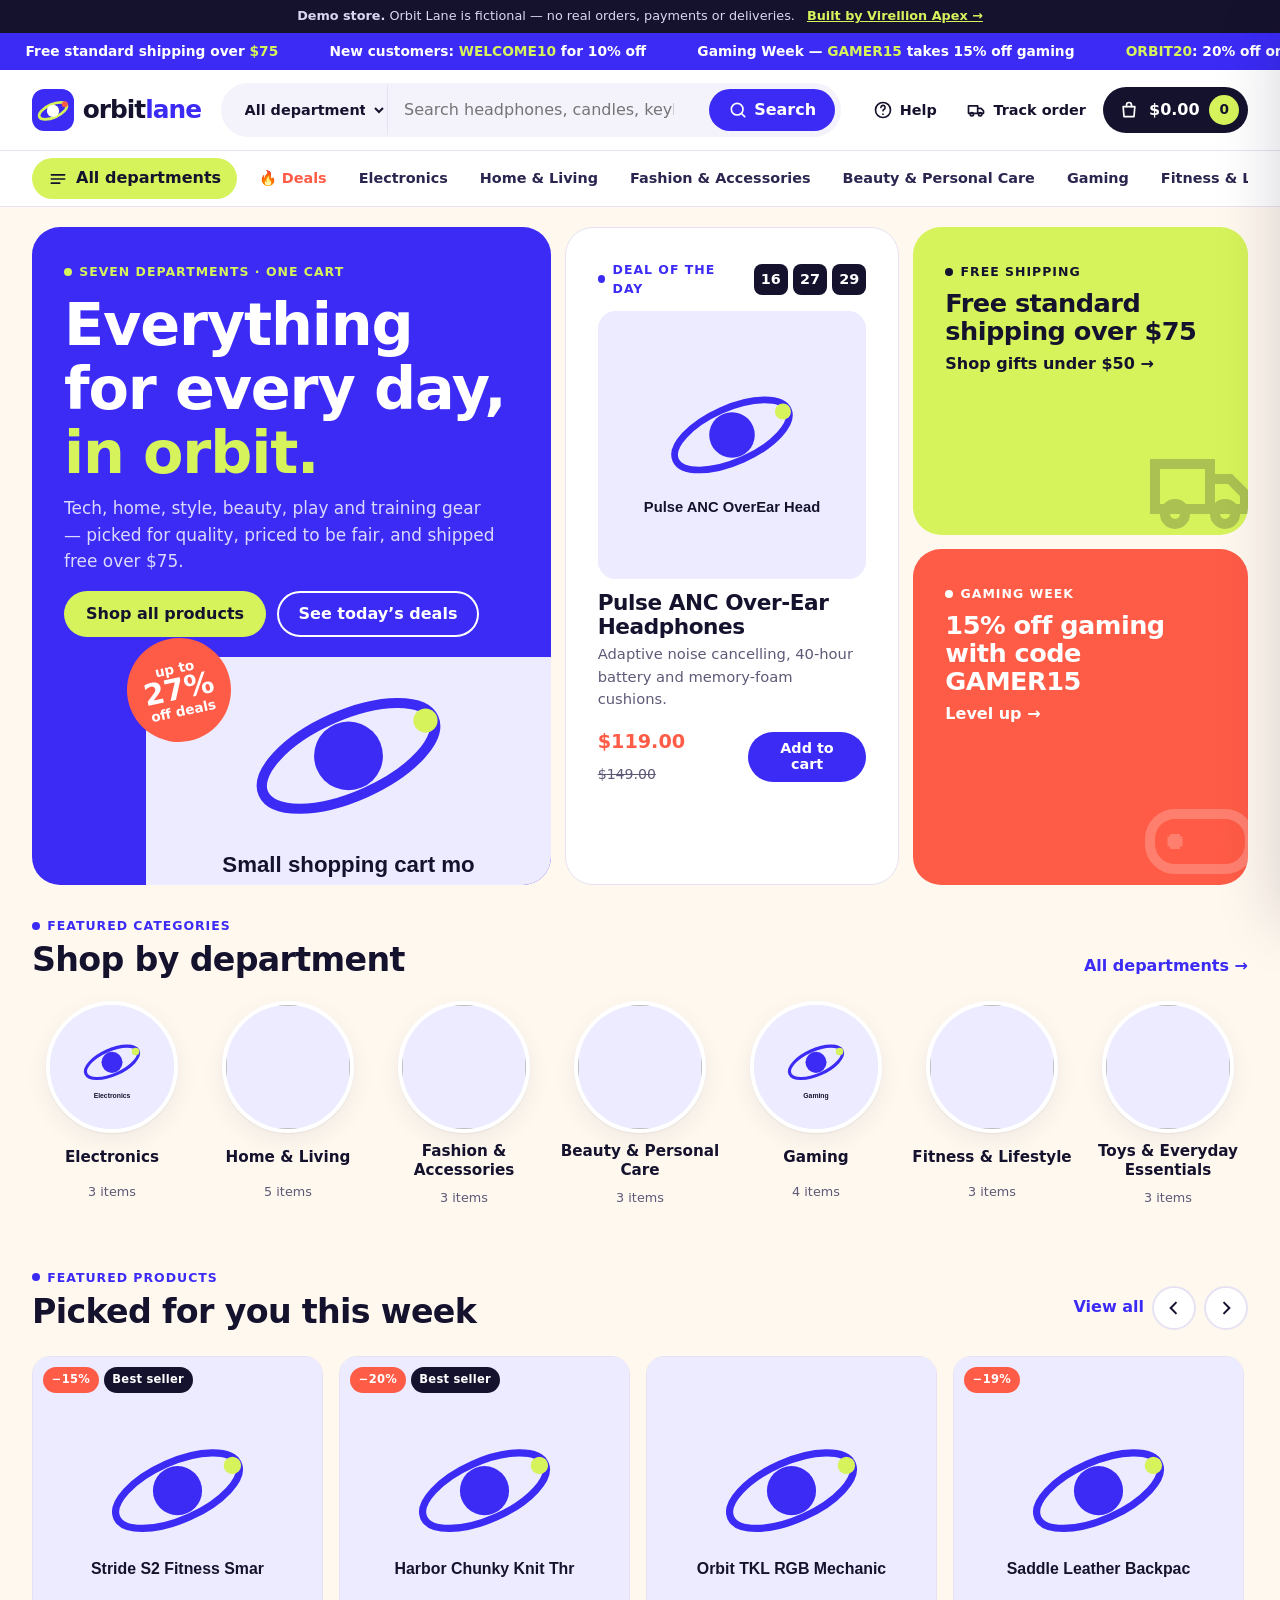
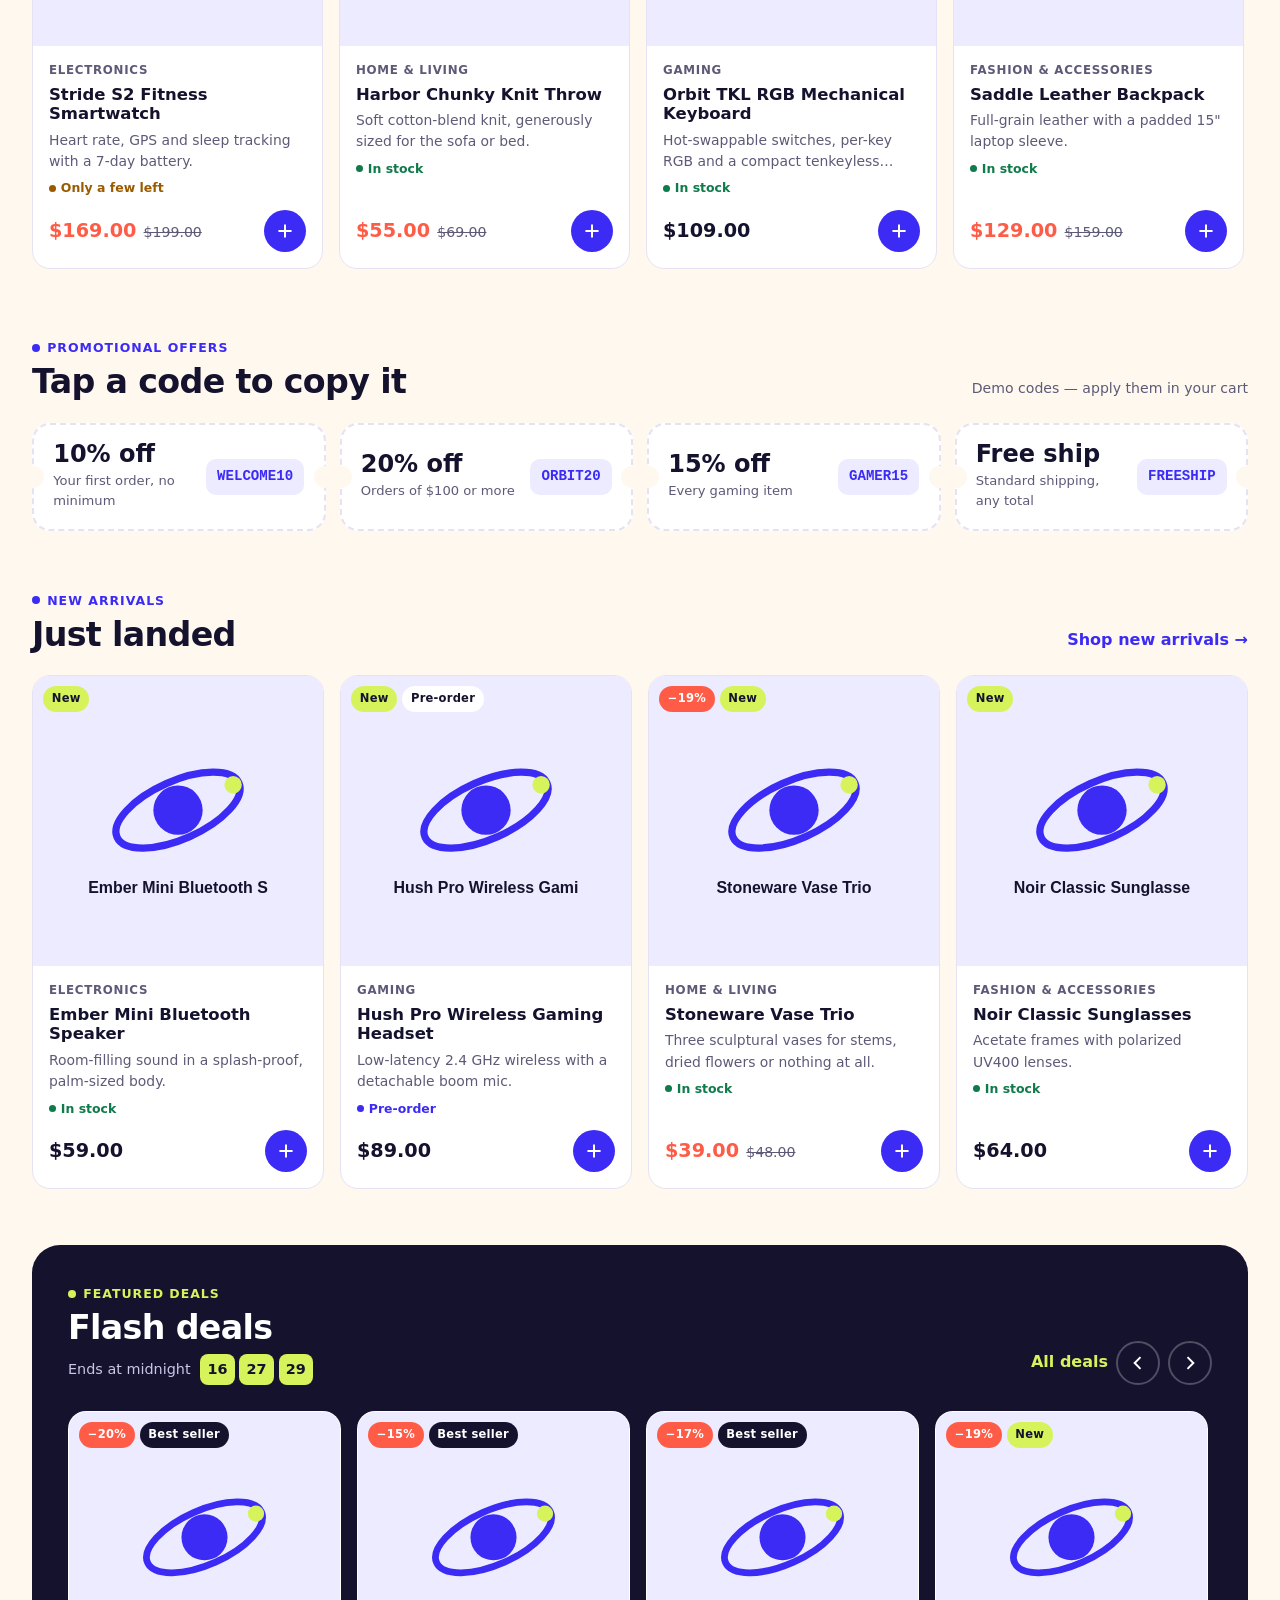
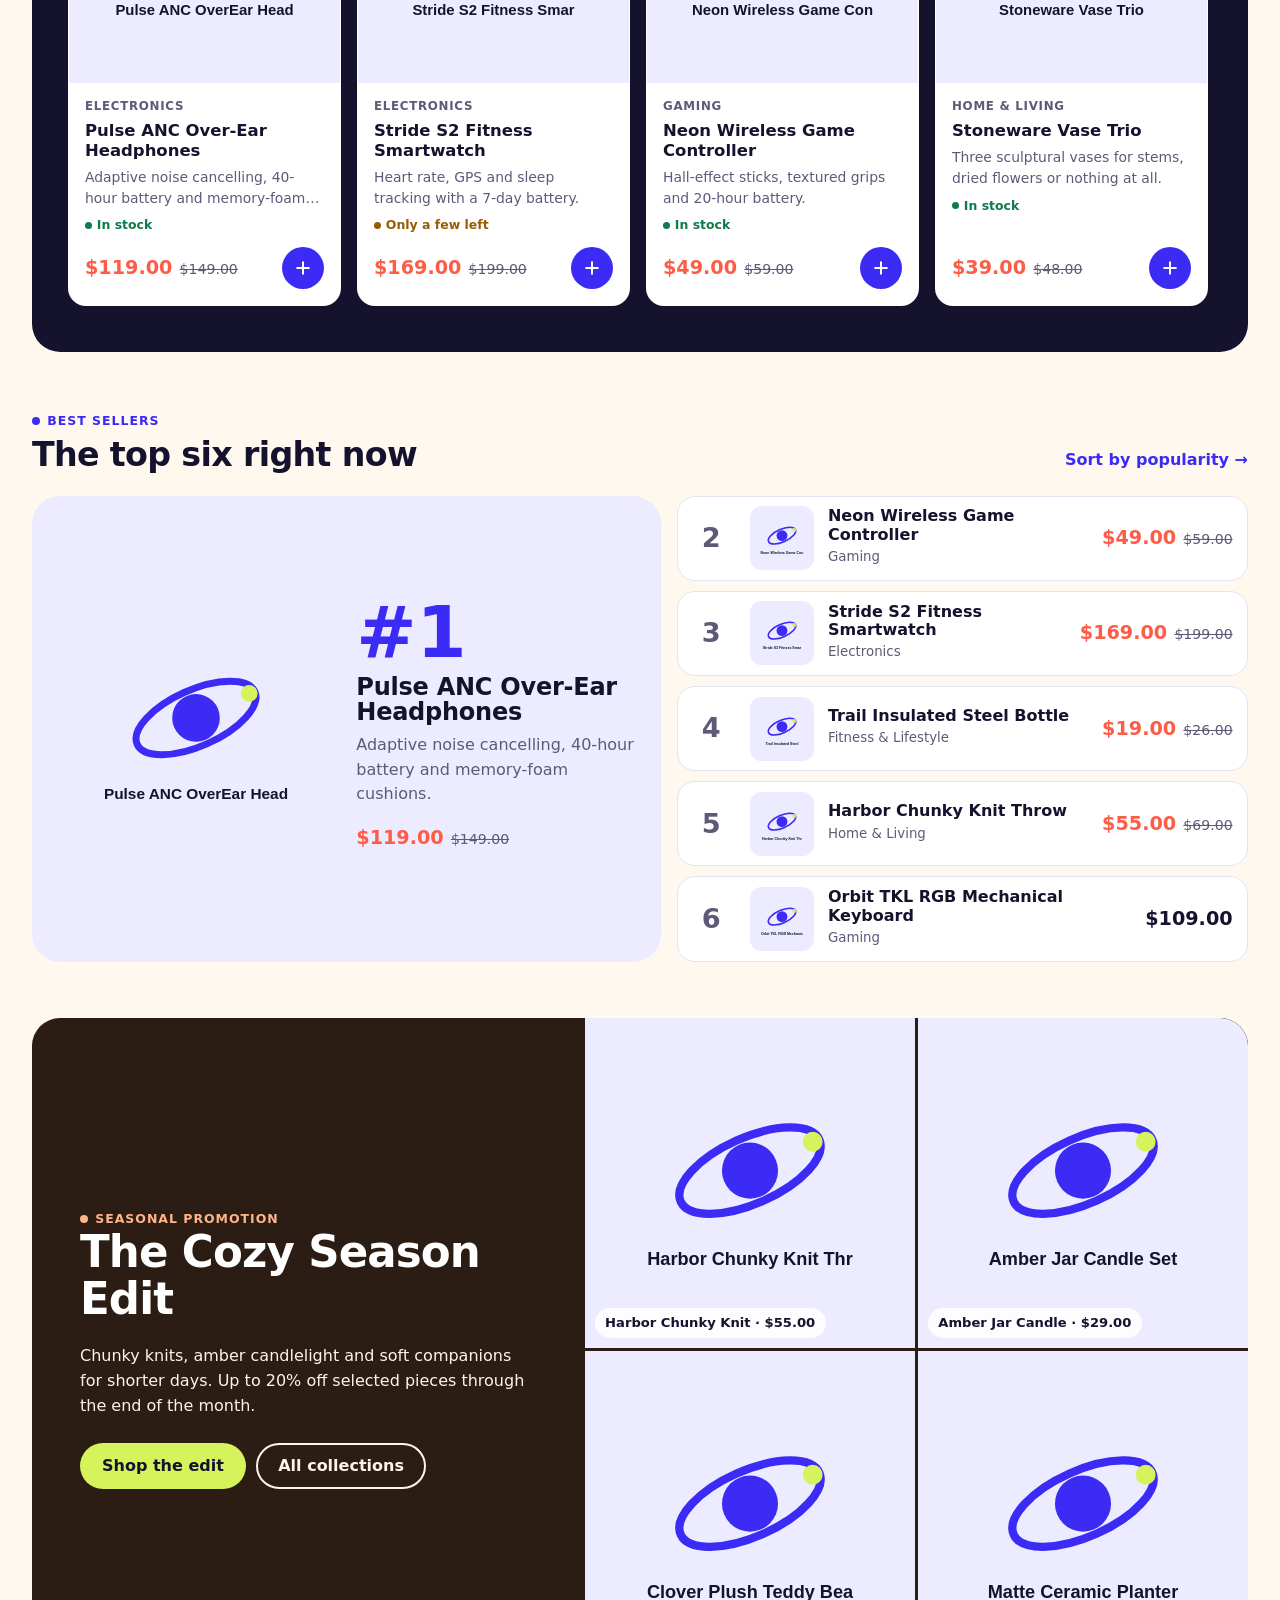
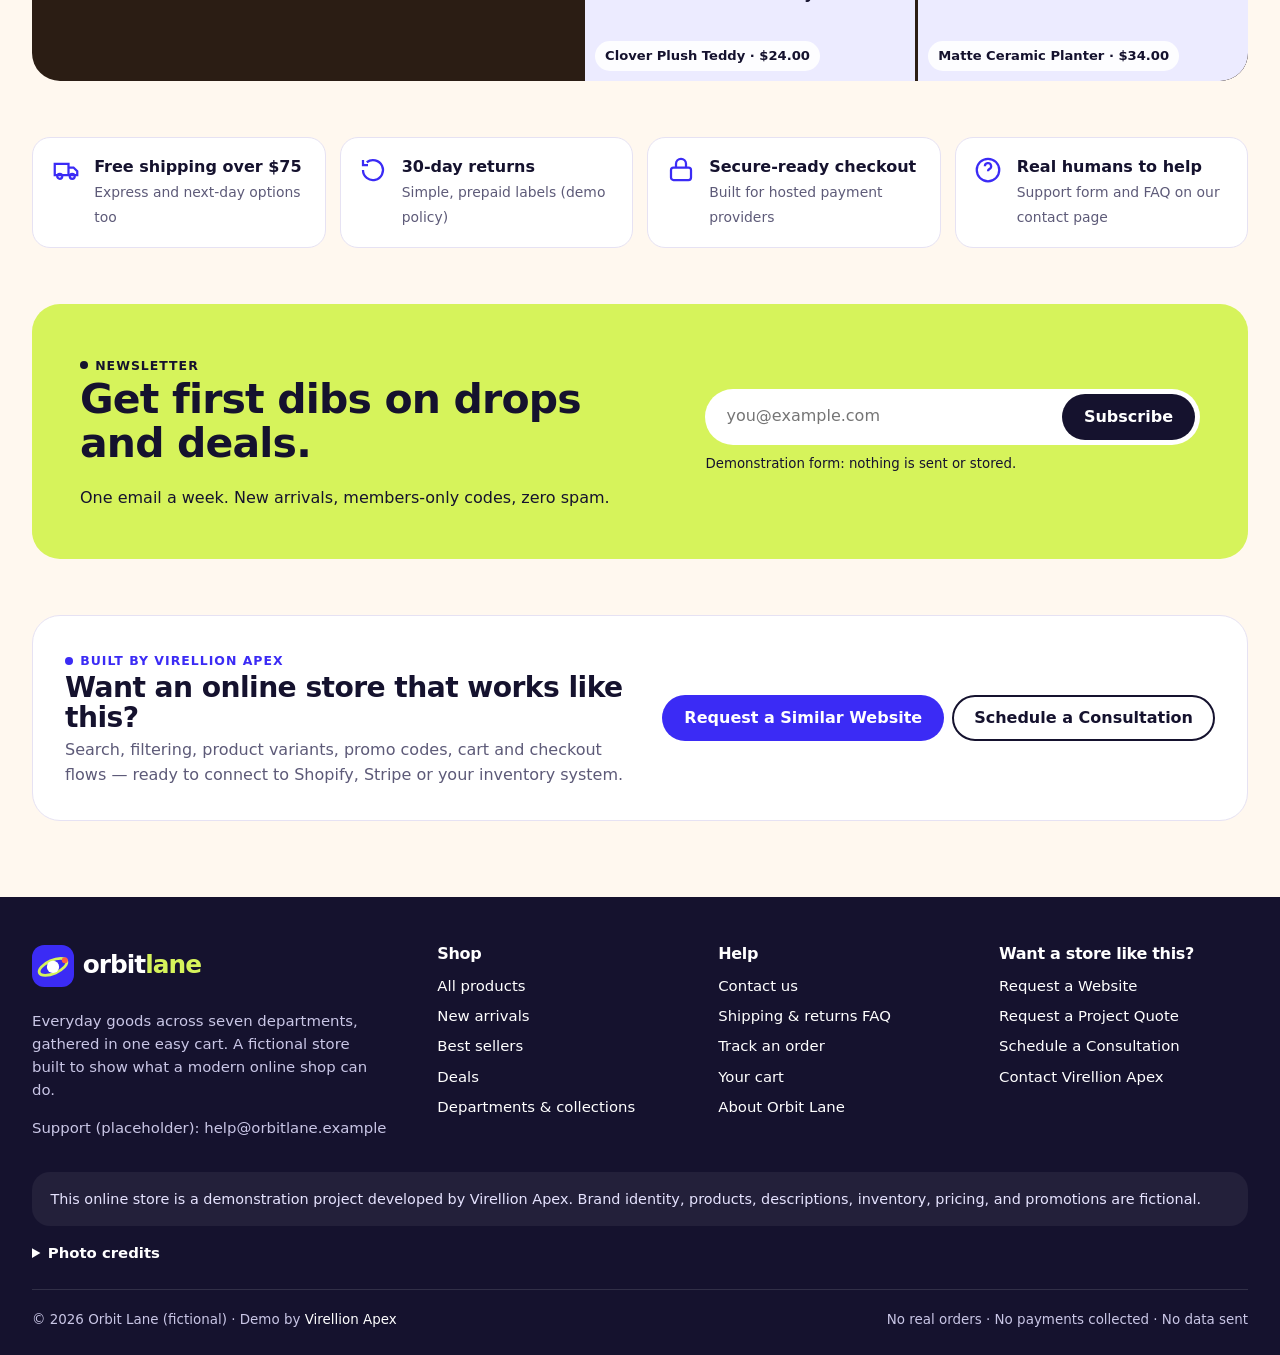
==== index.html @ 505221a6 "Add Orbit Lane retail demo store Nine-page HTML/CSS/vanilla JS e-commerce demo: catalog, search and " ====
<!DOCTYPE html>
<html lang="en" class="no-js">
<head>
<meta charset="utf-8">
<meta name="viewport" content="width=device-width, initial-scale=1">
<meta http-equiv="Content-Security-Policy" content="default-src 'self'; script-src 'self'; style-src 'self' 'unsafe-inline' https://fonts.googleapis.com; font-src 'self' https://fonts.gstatic.com; img-src 'self' data: https://images.unsplash.com; connect-src 'self'; base-uri 'self'; form-action 'self'; object-src 'none'">
<meta name="referrer" content="strict-origin-when-cross-origin">
<title>Orbit Lane — Everyday goods, delivered (Demo Store by Virellion Apex)</title>
<meta name="description" content="Shop electronics, home, fashion, beauty, gaming, fitness and toys at Orbit Lane — a fictional general store demo with search, filters, cart, promo codes and a demo checkout.">

<link rel="canonical" href="https://lilmoniisenterprise.github.io/retail-demo/">
<meta name="theme-color" content="#3b2bf5">
<meta property="og:type" content="website">
<meta property="og:site_name" content="Orbit Lane — a Virellion Apex demo">
<meta property="og:title" content="Orbit Lane — Everyday goods, delivered (Demo Store by Virellion Apex)">
<meta property="og:description" content="Shop electronics, home, fashion, beauty, gaming, fitness and toys at Orbit Lane — a fictional general store demo with search, filters, cart, promo codes and a demo checkout.">
<meta property="og:url" content="https://lilmoniisenterprise.github.io/retail-demo/">
<meta property="og:image" content="https://lilmoniisenterprise.github.io/retail-demo/images/og-image.png">
<meta property="og:image:width" content="1200">
<meta property="og:image:height" content="630">
<meta property="og:image:alt" content="Orbit Lane demo store by Virellion Apex">
<meta name="twitter:card" content="summary_large_image">
<meta name="twitter:title" content="Orbit Lane — Everyday goods, delivered (Demo Store by Virellion Apex)">
<meta name="twitter:description" content="Shop electronics, home, fashion, beauty, gaming, fitness and toys at Orbit Lane — a fictional general store demo with search, filters, cart, promo codes and a demo checkout.">
<meta name="twitter:image" content="https://lilmoniisenterprise.github.io/retail-demo/images/og-image.png">
<link rel="icon" href="assets/favicon.svg" type="image/svg+xml">
<link rel="icon" href="assets/favicon-32.png" sizes="32x32" type="image/png">
<link rel="apple-touch-icon" href="assets/apple-touch-icon.png">
<link rel="manifest" href="site.webmanifest">
<link rel="preconnect" href="https://fonts.googleapis.com">
<link rel="preconnect" href="https://fonts.gstatic.com" crossorigin>
<link rel="preconnect" href="https://images.unsplash.com">
<link rel="stylesheet" href="https://fonts.googleapis.com/css2?family=Bricolage+Grotesque:opsz,wght@12..96,600;12..96,700;12..96,800&family=Figtree:wght@400;500;600;700;800&display=swap">
<link rel="stylesheet" href="css/style.css">
<script type="application/ld+json">{"@context": "https://schema.org", "@type": "WebSite", "name": "Orbit Lane (demo store)", "url": "https://lilmoniisenterprise.github.io/retail-demo/", "description": "Fictional general-merchandise store built as a portfolio demonstration by Virellion Apex.", "potentialAction": {"@type": "SearchAction", "target": "https://lilmoniisenterprise.github.io/retail-demo/shop.html?q={search_term_string}", "query-input": "required name=search_term_string"}, "creator": {"@type": "Organization", "name": "Virellion Apex", "url": "https://virellionapex.com"}}</script>
</head>
<body data-page="home">
<a class="skip" href="#main">Skip to content</a>
<div class="demo-bar"><div class="wrap"><span><strong>Demo store.</strong> Orbit Lane is fictional — no real orders, payments or deliveries.</span><a href="https://virellionapex.com" rel="noopener">Built by Virellion Apex →</a></div></div>
<div class="ticker" aria-label="Current promotions"><div class="ticker-track" aria-hidden="true"><span>Free standard shipping over <b>$75</b></span><span>New customers: <b>WELCOME10</b> for 10% off</span><span>Gaming Week — <b>GAMER15</b> takes 15% off gaming</span><span><b>ORBIT20</b>: 20% off orders $100+</span><span>The Cozy Season Edit is here</span><span>Flash deals end at midnight</span><span>Free standard shipping over <b>$75</b></span><span>New customers: <b>WELCOME10</b> for 10% off</span><span>Gaming Week — <b>GAMER15</b> takes 15% off gaming</span><span><b>ORBIT20</b>: 20% off orders $100+</span><span>The Cozy Season Edit is here</span><span>Flash deals end at midnight</span></div><p class="sr-only">Promotions: free standard shipping over $75; codes WELCOME10, GAMER15, ORBIT20 and FREESHIP (demo).</p></div>
<header class="masthead">
  <div class="wrap mast-row">
    <a class="brand" href="index.html" aria-label="Orbit Lane home"><svg viewBox="0 0 48 48" aria-hidden="true"><rect width="48" height="48" rx="14" fill="#3b2bf5"/><ellipse cx="24" cy="25" rx="17" ry="7.5" fill="none" stroke="#d6f35b" stroke-width="3.2" transform="rotate(-24 24 25)"/><circle cx="24" cy="25" r="7" fill="#fff"/><circle cx="37.5" cy="17.5" r="3.4" fill="#ff5c47"/></svg><span class="brand-word">orbit<span>lane</span></span></a>
    <form class="search" role="search" action="shop.html" autocomplete="off">
      <label class="sr-only" for="hs-cat">Department</label>
      <select id="hs-cat" name="cat"><option value="">All departments</option><option value="electronics">Electronics</option><option value="home">Home & Living</option><option value="fashion">Fashion & Accessories</option><option value="beauty">Beauty & Personal Care</option><option value="gaming">Gaming</option><option value="fitness">Fitness & Lifestyle</option><option value="toys">Toys & Essentials</option></select>
      <label class="sr-only" for="hs-q">Search products</label>
      <input id="hs-q" name="q" type="search" placeholder="Search headphones, candles, keyboards…" role="combobox" aria-autocomplete="list" aria-expanded="false" aria-controls="hs-suggest">
      <button type="submit"><svg class="icon" viewBox="0 0 24 24" fill="none" stroke="currentColor" stroke-width="2" stroke-linecap="round" stroke-linejoin="round" aria-hidden="true"><circle cx="11" cy="11" r="7"/><path d="M20 20l-3.5-3.5"/></svg><span class="lbl">Search</span></button>
      <div class="suggest" id="hs-suggest" role="listbox" aria-label="Suggestions"></div>
    </form>
    <div class="mast-actions">
      <a class="mast-link" href="contact.html"><svg class="icon" viewBox="0 0 24 24" fill="none" stroke="currentColor" stroke-width="2" stroke-linecap="round" stroke-linejoin="round" aria-hidden="true"><circle cx="12" cy="12" r="9"/><path d="M9.5 9a2.5 2.5 0 1 1 3.5 2.3c-.7.3-1 .9-1 1.7M12 17h.01"/></svg><span class="lbl">Help</span></a>
      <a class="mast-link" href="contact.html#track"><svg class="icon" viewBox="0 0 24 24" fill="none" stroke="currentColor" stroke-width="2" stroke-linecap="round" stroke-linejoin="round" aria-hidden="true"><path d="M3 7h11v9H3zM14 10h4l3 3v3h-7"/><circle cx="7" cy="17" r="2"/><circle cx="17" cy="17" r="2"/></svg><span class="lbl">Track order</span></a>
      <button class="cart-btn" type="button" data-open-cart aria-haspopup="dialog" aria-controls="cart-drawer"><svg class="icon" viewBox="0 0 24 24" fill="none" stroke="currentColor" stroke-width="2" stroke-linecap="round" stroke-linejoin="round" aria-hidden="true"><path d="M5 8h14l-1 12H6z"/><path d="M9 8V6a3 3 0 0 1 6 0v2"/></svg><span class="ctext" data-cart-sub>$0.00</span><span class="count" data-cart-count>0</span></button>
    </div>
  </div>
  <nav class="dept-bar" aria-label="Departments">
    <div class="wrap dept-row">
      <button class="dept-all" type="button" aria-expanded="false" aria-controls="mega"><svg class="icon" viewBox="0 0 24 24" fill="none" stroke="currentColor" stroke-width="2" stroke-linecap="round" stroke-linejoin="round" aria-hidden="true"><path d="M4 7h16M4 12h16M4 17h10"/></svg><span class="lbl">All departments</span><span class="sr-only">All departments</span></button>
      <div class="chips">
        <a class="chip hot" href="shop.html?sale=1">🔥 Deals</a><a class="chip" href="shop.html?cat=electronics">Electronics</a><a class="chip" href="shop.html?cat=home">Home & Living</a><a class="chip" href="shop.html?cat=fashion">Fashion & Accessories</a><a class="chip" href="shop.html?cat=beauty">Beauty & Personal Care</a><a class="chip" href="shop.html?cat=gaming">Gaming</a><a class="chip" href="shop.html?cat=fitness">Fitness & Lifestyle</a><a class="chip" href="shop.html?cat=toys">Toys & Essentials</a>
        <a class="chip" href="categories.html">Collections</a>
        <a class="chip" href="about.html">About</a>
        <a class="chip" href="contact.html">Contact</a>
      </div>
    </div>
    <div class="mega" id="mega"><div class="wrap"><div class="mega-grid"></div></div></div>
  </nav>
</header>
<main id="main">
<div class="wrap">
  <section class="bento" aria-label="Featured promotions">
    <div class="tile tile-hero">
      <div>
        <span class="eyebrow">Seven departments · one cart</span>
        <h1>Everything for every day, <em>in orbit.</em></h1>
        <p>Tech, home, style, beauty, play and training gear — picked for quality, priced to be fair, and shipped free over $75.</p>
        <div class="hero-actions">
          <a class="btn btn-lime" href="shop.html">Shop all products</a>
          <a class="btn btn-ghost" href="shop.html?sale=1" style="color:#fff">See today’s deals</a>
        </div>
      </div>
      <div class="hero-media">
        <span class="hero-badge" aria-hidden="true"><span>up to<b>27%</b>off deals</span></span>
        <img id="hero-img" src="images/hero.jpg" alt="Small shopping cart model on a bright blue background" width="1100" height="620" fetchpriority="high">
      </div>
    </div>
    <div class="tile tile-deal" id="deal" aria-label="Deal of the day"></div>
    <a class="tile tile-ship" href="shop.html?collection=under-50">
      <span class="eyebrow" style="color:var(--ink)">Free shipping</span>
      <h2>Free standard shipping over $75</h2>
      <span class="tile-cta">Shop gifts under $50 →</span>
      <svg class="deco" viewBox="0 0 24 24" fill="none" stroke="currentColor" stroke-width="2"><path d="M3 7h11v9H3zM14 10h4l3 3v3h-7"/><circle cx="7" cy="17" r="2"/><circle cx="17" cy="17" r="2"/></svg>
    </a>
    <a class="tile tile-game" href="shop.html?collection=gaming-week">
      <span class="eyebrow">Gaming week</span>
      <h2>15% off gaming with code GAMER15</h2>
      <span class="tile-cta">Level up →</span>
      <svg class="deco" viewBox="0 0 24 24" fill="none" stroke="currentColor" stroke-width="2"><rect x="2" y="7" width="20" height="11" rx="5"/><path d="M7 11v3M5.5 12.5h3M16 12h.01M18 14h.01"/></svg>
    </a>
  </section>
</div>

<section class="section-tight" aria-labelledby="dept-h">
  <div class="wrap">
    <div class="sec-head"><div><span class="eyebrow">Featured categories</span><h2 id="dept-h">Shop by department</h2></div><a class="link" href="categories.html">All departments →</a></div>
    <div class="depts" id="depts"></div>
  </div>
</section>

<section class="section-tight reveal" aria-labelledby="feat-h">
  <div class="wrap">
    <div class="sec-head"><div><span class="eyebrow">Featured products</span><h2 id="feat-h">Picked for you this week</h2></div>
      <div class="sec-tools"><a class="link" href="shop.html">View all</a><button class="rail-btn" type="button" data-rail-prev="rail-featured" aria-label="Scroll featured products left"><svg class="icon" viewBox="0 0 24 24" fill="none" stroke="currentColor" stroke-width="2.4"><path d="M15 5l-7 7 7 7"/></svg></button><button class="rail-btn" type="button" data-rail-next="rail-featured" aria-label="Scroll featured products right"><svg class="icon" viewBox="0 0 24 24" fill="none" stroke="currentColor" stroke-width="2.4"><path d="M9 5l7 7-7 7"/></svg></button></div></div>
    <div class="rail" id="rail-featured"></div>
  </div>
</section>

<section class="section-tight reveal" aria-labelledby="promo-h">
  <div class="wrap">
    <div class="sec-head"><div><span class="eyebrow">Promotional offers</span><h2 id="promo-h">Tap a code to copy it</h2></div><span class="muted" style="font-size:.88rem">Demo codes — apply them in your cart</span></div>
    <div class="coupons">
      <div class="coupon"><div><b>10% off</b><small>Your first order, no minimum</small></div><button class="code" type="button" data-code="WELCOME10" aria-label="Copy code WELCOME10">WELCOME10</button></div>
      <div class="coupon"><div><b>20% off</b><small>Orders of $100 or more</small></div><button class="code" type="button" data-code="ORBIT20" aria-label="Copy code ORBIT20">ORBIT20</button></div>
      <div class="coupon"><div><b>15% off</b><small>Every gaming item</small></div><button class="code" type="button" data-code="GAMER15" aria-label="Copy code GAMER15">GAMER15</button></div>
      <div class="coupon"><div><b>Free ship</b><small>Standard shipping, any total</small></div><button class="code" type="button" data-code="FREESHIP" aria-label="Copy code FREESHIP">FREESHIP</button></div>
    </div>
  </div>
</section>

<section class="section-tight reveal" aria-labelledby="new-h">
  <div class="wrap">
    <div class="sec-head"><div><span class="eyebrow">New arrivals</span><h2 id="new-h">Just landed</h2></div><a class="link" href="shop.html?collection=new">Shop new arrivals →</a></div>
    <div class="grid" id="grid-new"></div>
  </div>
</section>

<section class="section-tight reveal" aria-labelledby="flash-h">
  <div class="wrap">
    <div class="band-dark">
      <div class="sec-head"><div><span class="eyebrow">Featured deals</span><h2 id="flash-h">Flash deals</h2><div style="display:flex;gap:.6rem;align-items:center;margin-top:.5rem"><span style="color:#c9c6e6;font-size:.9rem">Ends at midnight</span><div class="countdown" data-countdown></div></div></div>
        <div class="sec-tools"><a class="link" href="shop.html?sale=1" style="color:var(--lime)">All deals</a><button class="rail-btn" type="button" data-rail-prev="rail-flash" aria-label="Scroll deals left"><svg class="icon" viewBox="0 0 24 24" fill="none" stroke="currentColor" stroke-width="2.4"><path d="M15 5l-7 7 7 7"/></svg></button><button class="rail-btn" type="button" data-rail-next="rail-flash" aria-label="Scroll deals right"><svg class="icon" viewBox="0 0 24 24" fill="none" stroke="currentColor" stroke-width="2.4"><path d="M9 5l7 7-7 7"/></svg></button></div></div>
      <div class="rail" id="rail-flash"></div>
    </div>
  </div>
</section>

<section class="section-tight reveal" aria-labelledby="best-h">
  <div class="wrap">
    <div class="sec-head"><div><span class="eyebrow">Best sellers</span><h2 id="best-h">The top six right now</h2></div><a class="link" href="shop.html?sort=popular">Sort by popularity →</a></div>
    <div class="ranked">
      <a class="rank-feature" id="rank-feature" href="shop.html"></a>
      <ol class="rank-list" id="rank-list"></ol>
    </div>
  </div>
</section>

<section class="section-tight reveal" aria-labelledby="season-h">
  <div class="wrap">
    <div class="season">
      <div class="season-copy">
        <span class="eyebrow">Seasonal promotion</span>
        <h2 id="season-h">The Cozy Season Edit</h2>
        <p>Chunky knits, amber candlelight and soft companions for shorter days. Up to 20% off selected pieces through the end of the month.</p>
        <div class="hero-actions"><a class="btn btn-lime" href="shop.html?collection=cozy">Shop the edit</a><a class="btn btn-ghost" href="categories.html" style="color:#fff3e6">All collections</a></div>
      </div>
      <div class="season-grid" id="season-grid"></div>
    </div>
  </div>
</section>

<section class="section-tight reveal" aria-label="Why shop with us">
  <div class="wrap trust">
    <div><svg viewBox="0 0 24 24" fill="none" stroke="currentColor" stroke-width="1.8"><path d="M3 7h11v9H3zM14 10h4l3 3v3h-7"/><circle cx="7" cy="17" r="2"/><circle cx="17" cy="17" r="2"/></svg><p style="margin:0"><strong>Free shipping over $75</strong><span>Express and next-day options too</span></p></div>
    <div><svg viewBox="0 0 24 24" fill="none" stroke="currentColor" stroke-width="1.8"><path d="M4 12a8 8 0 1 0 3-6.2M4 4v4h4"/></svg><p style="margin:0"><strong>30-day returns</strong><span>Simple, prepaid labels (demo policy)</span></p></div>
    <div><svg viewBox="0 0 24 24" fill="none" stroke="currentColor" stroke-width="1.8"><rect x="4" y="10" width="16" height="10" rx="2"/><path d="M8 10V7a4 4 0 0 1 8 0v3"/></svg><p style="margin:0"><strong>Secure-ready checkout</strong><span>Built for hosted payment providers</span></p></div>
    <div><svg viewBox="0 0 24 24" fill="none" stroke="currentColor" stroke-width="1.8"><circle cx="12" cy="12" r="9"/><path d="M9.5 9a2.5 2.5 0 1 1 3.5 2.3c-.7.3-1 .9-1 1.7M12 17h.01"/></svg><p style="margin:0"><strong>Real humans to help</strong><span>Support form and FAQ on our contact page</span></p></div>
  </div>
</section>

<section class="section-tight reveal" aria-labelledby="news-h">
  <div class="wrap">
    <div class="news">
      <div><span class="eyebrow" style="color:var(--ink)">Newsletter</span><h2 id="news-h">Get first dibs on drops and deals.</h2><p style="margin:0">One email a week. New arrivals, members-only codes, zero spam.</p></div>
      <form data-newsletter novalidate>
        <label class="sr-only" for="nl-email">Email address</label>
        <div class="news-row"><input id="nl-email" type="email" name="email" placeholder="you@example.com" autocomplete="email" required><button class="btn btn-dark" type="submit">Subscribe</button></div>
        <p class="notice" role="status" hidden></p>
        <small>Demonstration form: nothing is sent or stored.</small>
      </form>
    </div>
  </div>
</section>

<section class="section-tight reveal" aria-labelledby="va-h">
  <div class="wrap agency">
    <div><span class="eyebrow">Built by Virellion Apex</span><h2 id="va-h">Want an online store that works like this?</h2><p class="muted" style="margin:0">Search, filtering, product variants, promo codes, cart and checkout flows — ready to connect to Shopify, Stripe or your inventory system.</p></div>
    <div class="actions"><a class="btn btn-primary" href="https://virellionapex.com" rel="noopener">Request a Similar Website</a><a class="btn btn-ghost" href="https://virellionapex.com" rel="noopener">Schedule a Consultation</a></div>
  </div>
</section>
</main>
<footer class="footer">
  <div class="wrap">
    <div class="foot-grid">
      <div>
        <a class="brand" href="index.html" aria-label="Orbit Lane home"><svg viewBox="0 0 48 48" aria-hidden="true"><rect width="48" height="48" rx="14" fill="#3b2bf5"/><ellipse cx="24" cy="25" rx="17" ry="7.5" fill="none" stroke="#d6f35b" stroke-width="3.2" transform="rotate(-24 24 25)"/><circle cx="24" cy="25" r="7" fill="#fff"/><circle cx="37.5" cy="17.5" r="3.4" fill="#ff5c47"/></svg><span class="brand-word">orbit<span>lane</span></span></a>
        <p style="margin-top:1rem;max-width:36ch">Everyday goods across seven departments, gathered in one easy cart. A fictional store built to show what a modern online shop can do.</p>
        <p style="margin:0">Support (placeholder): <span>help@orbitlane.example</span></p>
      </div>
      <div><h2>Shop</h2><ul>
        <li><a href="shop.html">All products</a></li><li><a href="shop.html?collection=new">New arrivals</a></li>
        <li><a href="shop.html?collection=best">Best sellers</a></li><li><a href="shop.html?sale=1">Deals</a></li><li><a href="categories.html">Departments &amp; collections</a></li></ul></div>
      <div><h2>Help</h2><ul>
        <li><a href="contact.html">Contact us</a></li><li><a href="contact.html#faq">Shipping &amp; returns FAQ</a></li>
        <li><a href="contact.html#track">Track an order</a></li><li><a href="cart.html">Your cart</a></li><li><a href="about.html">About Orbit Lane</a></li></ul></div>
      <div><h2>Want a store like this?</h2><ul>
        <li><a href="https://virellionapex.com" rel="noopener">Request a Website</a></li>
        <li><a href="https://virellionapex.com" rel="noopener">Request a Project Quote</a></li>
        <li><a href="https://virellionapex.com" rel="noopener">Schedule a Consultation</a></li>
        <li><a href="https://virellionapex.com" rel="noopener">Contact Virellion Apex</a></li></ul></div>
    </div>
    <p class="disclaimer">This online store is a demonstration project developed by Virellion Apex. Brand identity, products, descriptions, inventory, pricing, and promotions are fictional.</p>
    <details style="margin-top:1rem"><summary style="cursor:pointer;font-weight:700;color:#fff">Photo credits</summary><p style="margin:.5rem 0 0">Product and hero photography from Unsplash, used under the Unsplash License. Photos show generic items and don’t represent the fictional products’ real makers.</p><ul class="credits-list" id="photo-credits"></ul></details>
    <div class="foot-bottom"><span>© 2026 Orbit Lane (fictional) · Demo by <a href="https://virellionapex.com" rel="noopener">Virellion Apex</a></span><span>No real orders · No payments collected · No data sent</span></div>
  </div>
</footer>
<nav class="tabbar" aria-label="Quick navigation">
  <a href="index.html" aria-current="page"><svg class="icon" viewBox="0 0 24 24" fill="none" stroke="currentColor" stroke-width="2" stroke-linecap="round" stroke-linejoin="round" aria-hidden="true"><path d="M3 11l9-7 9 7v9a1 1 0 0 1-1 1h-5v-6h-6v6H4a1 1 0 0 1-1-1z"/></svg><span>Home</span></a>
  <a href="shop.html"><svg class="icon" viewBox="0 0 24 24" fill="none" stroke="currentColor" stroke-width="2" stroke-linecap="round" stroke-linejoin="round" aria-hidden="true"><path d="M4 7h16l-1.5 6h-13zM6 13l-1 4h14"/><circle cx="8" cy="20" r="1.3"/><circle cx="17" cy="20" r="1.3"/></svg><span>Shop</span></a>
  <a href="categories.html"><svg class="icon" viewBox="0 0 24 24" fill="none" stroke="currentColor" stroke-width="2" stroke-linecap="round" stroke-linejoin="round" aria-hidden="true"><rect x="3" y="3" width="7" height="7" rx="1.5"/><rect x="14" y="3" width="7" height="7" rx="1.5"/><rect x="3" y="14" width="7" height="7" rx="1.5"/><rect x="14" y="14" width="7" height="7" rx="1.5"/></svg><span>Departments</span></a>
  <a href="cart.html"><svg class="icon" viewBox="0 0 24 24" fill="none" stroke="currentColor" stroke-width="2" stroke-linecap="round" stroke-linejoin="round" aria-hidden="true"><path d="M5 8h14l-1 12H6z"/><path d="M9 8V6a3 3 0 0 1 6 0v2"/></svg><span>Cart</span><span class="tcount" data-cart-count hidden>0</span></a>
</nav>
<div class="drawer-back"></div>
<aside class="drawer" id="cart-drawer" role="dialog" aria-modal="true" aria-labelledby="drawer-title" aria-hidden="true" inert>
  <div class="drawer-head"><h2 id="drawer-title">Your cart</h2><button class="icon-btn drawer-close" type="button" aria-label="Close cart"><svg class="icon" viewBox="0 0 24 24" fill="none" stroke="currentColor" stroke-width="2" stroke-linecap="round" stroke-linejoin="round" aria-hidden="true"><path d="M6 6l12 12M18 6L6 18"/></svg></button></div>
  <div class="drawer-body"></div>
  <div class="drawer-foot" hidden>
    <div style="display:flex;justify-content:space-between;font-weight:800;font-size:1.1rem"><span>Subtotal</span><span data-drawer-sub>$0.00</span></div>
    <p class="muted" style="margin:0;font-size:.85rem">Shipping, promo codes and tax are calculated in the cart.</p>
    <a class="btn btn-primary btn-block" href="checkout.html">Checkout (demo)</a>
    <a class="btn btn-ghost btn-block" href="cart.html">View full cart</a>
  </div>
</aside>
<script src="js/script.js" defer></script>
</body>
</html>
---- css/style.css ----
/* ==========================================================================
   Orbit Lane — General store demo · Built by Virellion Apex
   Layout system: "marketplace app" — ticker, search-first masthead,
   department rail, bento hero, horizontal product rails, bottom tab bar.
   Palette: ink, electric indigo, citrus lime, coral, warm cream.
   Type: Bricolage Grotesque (display) / Figtree (text).
   ========================================================================== */

:root {
  --ink: #15122e;
  --ink-2: #2a2650;
  --indigo: #3b2bf5;
  --indigo-2: #2a1fc4;
  --indigo-soft: #ecebff;
  --lime: #d6f35b;
  --lime-2: #c3e33f;
  --coral: #ff5c47;
  --coral-soft: #ffe7e3;
  --cream: #fff8ef;
  --paper: #ffffff;
  --mist: #f4f2fb;
  --line: #e6e2f3;
  --muted: #5d5a78;
  --success: #0f7a4a;
  --success-bg: #e3f6ec;
  --warn: #9a5b00;
  --warn-bg: #fff1d6;
  --error: #c0261b;
  --error-bg: #fdeceb;

  --f-display: "Bricolage Grotesque", "Avenir Next", "Segoe UI", system-ui, sans-serif;
  --f-text: "Figtree", "Segoe UI", system-ui, -apple-system, Roboto, Arial, sans-serif;

  --r-sm: 10px;
  --r: 18px;
  --r-lg: 28px;
  --pill: 999px;
  --shadow: 0 1px 2px rgba(21, 18, 46, .06), 0 8px 24px rgba(21, 18, 46, .06);
  --shadow-lg: 0 20px 60px rgba(21, 18, 46, .18);
  --wrap: 1320px;
  --gut: clamp(1rem, 3.2vw, 2rem);
  --ease: cubic-bezier(.2, .7, .2, 1);
  --tabbar: 0px;
}

/* ---------- Base ---------- */
*, *::before, *::after { box-sizing: border-box; }
html { -webkit-text-size-adjust: 100%; scroll-behavior: smooth; }
body {
  margin: 0;
  font-family: var(--f-text);
  font-size: 1rem;
  line-height: 1.55;
  color: var(--ink);
  background: var(--cream);
  padding-bottom: var(--tabbar);
}
img { max-width: 100%; display: block; }
a { color: inherit; }
button, input, select, textarea { font: inherit; color: inherit; }
button { cursor: pointer; }
h1, h2, h3, h4 { font-family: var(--f-display); line-height: 1.08; margin: 0 0 .5em; letter-spacing: -.02em; font-weight: 750; }
h1 { font-size: clamp(2.1rem, 4.6vw, 3.9rem); }
h2 { font-size: clamp(1.55rem, 2.6vw, 2.3rem); }
h3 { font-size: 1.15rem; letter-spacing: -.01em; }
p { margin: 0 0 1em; }
:focus-visible { outline: 3px solid var(--indigo); outline-offset: 2px; border-radius: 6px; }
.wrap { width: min(var(--wrap), 100% - 2 * var(--gut)); margin-inline: auto; }
.sr-only { position: absolute !important; width: 1px; height: 1px; overflow: hidden; clip: rect(0 0 0 0); white-space: nowrap; }
.skip { position: absolute; left: 1rem; top: -4rem; z-index: 200; background: var(--ink); color: #fff; padding: .7rem 1rem; border-radius: var(--r-sm); }
.skip:focus { top: 1rem; }
.muted { color: var(--muted); }
.eyebrow { display: inline-flex; align-items: center; gap: .45rem; font-size: .78rem; font-weight: 700; letter-spacing: .08em; text-transform: uppercase; color: var(--indigo); }
.eyebrow::before { content: ""; width: 8px; height: 8px; border-radius: 50%; background: currentColor; }
.mono { font-variant-numeric: tabular-nums; }

/* ---------- Buttons & controls ---------- */
.btn {
  display: inline-flex; align-items: center; justify-content: center; gap: .5rem;
  min-height: 46px; padding: .7rem 1.25rem; border-radius: var(--pill);
  border: 2px solid transparent; font-weight: 700; text-decoration: none; line-height: 1.1;
  transition: transform .15s var(--ease), background .2s, color .2s, border-color .2s;
}
.btn:active { transform: translateY(1px) scale(.99); }
.btn-primary { background: var(--indigo); color: #fff; }
.btn-primary:hover { background: var(--indigo-2); }
.btn-lime { background: var(--lime); color: var(--ink); }
.btn-lime:hover { background: var(--lime-2); }
.btn-dark { background: var(--ink); color: #fff; }
.btn-dark:hover { background: var(--ink-2); }
.btn-ghost { background: transparent; border-color: currentColor; }
.btn-ghost:hover { background: rgba(21, 18, 46, .06); }
.btn-light { background: #fff; color: var(--ink); }
.btn-sm { min-height: 38px; padding: .45rem .95rem; font-size: .9rem; }
.btn-block { width: 100%; }
.btn[disabled], .btn[aria-disabled="true"] { opacity: .5; cursor: not-allowed; }
.icon { width: 20px; height: 20px; flex: none; }
.icon-btn {
  display: inline-grid; place-items: center; width: 44px; height: 44px; border-radius: 50%;
  border: 0; background: transparent; position: relative;
}
.icon-btn:hover { background: var(--mist); }
.link { color: var(--indigo); font-weight: 700; text-decoration: none; }
.link:hover { text-decoration: underline; }

.field { display: grid; gap: .35rem; }
.field label, .field .label { font-weight: 650; font-size: .92rem; }
.field .hint { font-size: .82rem; color: var(--muted); }
.input, .select, .textarea {
  width: 100%; min-height: 48px; padding: .7rem .95rem; border-radius: 14px;
  border: 2px solid var(--line); background: #fff; transition: border-color .15s;
}
.textarea { min-height: 130px; resize: vertical; }
.input:focus, .select:focus, .textarea:focus { outline: none; border-color: var(--indigo); }
.field.invalid .input, .field.invalid .select, .field.invalid .textarea { border-color: var(--error); background: var(--error-bg); }
.error-msg { color: var(--error); font-size: .84rem; font-weight: 600; min-height: 0; }
.error-msg:empty { display: none; }
.check { display: flex; gap: .65rem; align-items: flex-start; cursor: pointer; }
.check input { width: 20px; height: 20px; margin-top: .15rem; accent-color: var(--indigo); flex: none; }

/* ---------- Demo bar & ticker ---------- */
.demo-bar { background: var(--ink); color: #d9d6f2; font-size: .8rem; }
.demo-bar .wrap { display: flex; gap: .75rem; align-items: center; justify-content: center; padding: .4rem 0; text-align: center; flex-wrap: wrap; }
.demo-bar a { color: var(--lime); font-weight: 700; }
.ticker { background: var(--indigo); color: #fff; overflow: hidden; font-size: .86rem; font-weight: 600; }
.ticker-track { display: flex; width: max-content; animation: ticker 38s linear infinite; }
.ticker:hover .ticker-track { animation-play-state: paused; }
.ticker-track span { padding: .5rem 1.6rem; white-space: nowrap; }
.ticker-track b { color: var(--lime); }
@keyframes ticker { to { transform: translateX(-50%); } }

/* ---------- Masthead ---------- */
.masthead { background: #fff; border-bottom: 1px solid var(--line); position: sticky; top: 0; z-index: 60; }
.mast-row { display: grid; grid-template-columns: auto 1fr auto; gap: 1.25rem; align-items: center; padding: .8rem 0; }
.brand { display: inline-flex; align-items: center; gap: .55rem; text-decoration: none; }
.brand svg { width: 42px; height: 42px; flex: none; }
.brand-word { font-family: var(--f-display); font-weight: 800; font-size: 1.55rem; letter-spacing: -.04em; line-height: 1; }
.brand-word span { color: var(--indigo); }
.search { display: flex; align-items: stretch; background: var(--mist); border: 2px solid var(--mist); border-radius: var(--pill); position: relative; transition: border-color .15s, background .15s; }
.search:focus-within { border-color: var(--indigo); background: #fff; }
.search select { border: 0; background: transparent; padding: 0 .4rem 0 1.1rem; font-weight: 650; font-size: .9rem; max-width: 165px; border-right: 1px solid var(--line); }
.search select:focus { outline: none; }
.search input { flex: 1; min-width: 0; border: 0; background: transparent; padding: .8rem 1rem; }
.search input:focus { outline: none; }
.search button { border: 0; margin: 4px; border-radius: var(--pill); background: var(--indigo); color: #fff; padding: 0 1.15rem; font-weight: 700; display: flex; align-items: center; gap: .4rem; }
.suggest { position: absolute; left: 0; right: 0; top: calc(100% + 8px); background: #fff; border-radius: var(--r); box-shadow: var(--shadow-lg); padding: .5rem; display: none; z-index: 70; }
.suggest.open { display: block; }
.suggest a { display: grid; grid-template-columns: 44px 1fr auto; gap: .75rem; align-items: center; padding: .45rem; border-radius: 12px; text-decoration: none; }
.suggest a:hover, .suggest a[aria-selected="true"] { background: var(--mist); }
.suggest img { width: 44px; height: 44px; border-radius: 10px; object-fit: cover; background: var(--mist); }
.suggest small { color: var(--muted); display: block; font-size: .78rem; }
.suggest .all { display: block; text-align: center; font-weight: 700; color: var(--indigo); padding: .6rem; }
.mast-actions { display: flex; align-items: center; gap: .35rem; }
.mast-link { display: flex; align-items: center; gap: .45rem; text-decoration: none; font-weight: 650; font-size: .9rem; padding: .55rem .75rem; border-radius: var(--pill); }
.mast-link:hover { background: var(--mist); }
.cart-btn { display: flex; align-items: center; gap: .6rem; background: var(--ink); color: #fff; border: 0; border-radius: var(--pill); padding: .5rem .55rem .5rem 1rem; font-weight: 700; }
.cart-btn .count { min-width: 30px; height: 30px; border-radius: var(--pill); background: var(--lime); color: var(--ink); display: grid; place-items: center; font-size: .85rem; padding: 0 .4rem; }
.cart-btn.bump { animation: bump .45s var(--ease); }
@keyframes bump { 40% { transform: scale(1.08); } }

.dept-bar { border-top: 1px solid var(--line); }
.dept-row { display: flex; align-items: center; gap: .5rem; padding: .45rem 0; }
.dept-all { display: inline-flex; align-items: center; gap: .5rem; background: var(--lime); border: 0; border-radius: var(--pill); padding: .5rem 1rem; font-weight: 750; white-space: nowrap; }
.chips { display: flex; gap: .3rem; overflow-x: auto; scrollbar-width: none; flex: 1; }
.chips::-webkit-scrollbar { display: none; }
.chip { white-space: nowrap; text-decoration: none; padding: .45rem .85rem; border-radius: var(--pill); font-weight: 600; font-size: .9rem; color: var(--ink-2); }
.chip:hover { background: var(--mist); }
.chip[aria-current="page"] { background: var(--indigo-soft); color: var(--indigo); }
.chip.hot { color: var(--coral); }
.mega { position: absolute; left: 0; right: 0; top: 100%; background: #fff; box-shadow: var(--shadow-lg); border-top: 1px solid var(--line); display: none; }
.mega.open { display: block; }
.mega-grid { display: grid; grid-template-columns: repeat(7, 1fr); gap: 1rem; padding: 1.5rem 0 1.75rem; }
.mega-grid a.mega-cat { text-decoration: none; display: grid; gap: .55rem; padding: .5rem; border-radius: var(--r); }
.mega-grid a.mega-cat:hover { background: var(--mist); }
.mega-grid img { aspect-ratio: 1; object-fit: cover; border-radius: 14px; background: var(--mist); }
.mega-grid strong { font-family: var(--f-display); font-size: 1rem; }
.mega-grid small { color: var(--muted); }

/* ---------- Mobile tab bar ---------- */
.tabbar { display: none; }

/* ---------- Sections ---------- */
main { display: block; }
.section { padding: clamp(2.5rem, 5vw, 4.25rem) 0; }
.section-tight { padding: 1.75rem 0; }
.sec-head { display: flex; align-items: end; justify-content: space-between; gap: 1rem; margin-bottom: 1.4rem; flex-wrap: wrap; }
.sec-head h2 { margin: .3rem 0 0; }
.sec-tools { display: flex; align-items: center; gap: .5rem; }
.rail-btn { width: 44px; height: 44px; border-radius: 50%; border: 2px solid var(--line); background: #fff; display: grid; place-items: center; }
.rail-btn:hover { border-color: var(--ink); }
.page-head { padding: 2rem 0 1.25rem; }
.crumbs { display: flex; flex-wrap: wrap; gap: .4rem; font-size: .86rem; color: var(--muted); margin-bottom: .75rem; list-style: none; padding: 0; }
.crumbs li + li::before { content: "/"; margin-right: .4rem; opacity: .6; }
.crumbs a { color: inherit; }

/* ---------- Bento hero ---------- */
.bento { display: grid; grid-template-columns: 1.55fr 1fr 1fr; grid-template-rows: auto auto; gap: 14px; padding-top: 1.25rem; }
.tile { border-radius: var(--r-lg); padding: clamp(1.25rem, 2.6vw, 2rem); position: relative; overflow: hidden; text-decoration: none; }
.tile-hero { grid-row: span 2; background: var(--indigo); color: #fff; display: grid; grid-template-rows: auto 1fr; min-height: 520px; }
.tile-hero h1 { color: #fff; max-width: 13ch; margin: .6rem 0 .7rem; }
.tile-hero h1 em { font-style: normal; color: var(--lime); }
.tile-hero p { max-width: 40ch; color: #dcd9ff; font-size: 1.06rem; }
.tile-hero .eyebrow { color: var(--lime); }
.hero-actions { display: flex; gap: .65rem; flex-wrap: wrap; margin-top: .5rem; }
.hero-media { position: relative; margin: 1.25rem -2rem -2rem 18%; align-self: end; }
.hero-media img { width: 100%; aspect-ratio: 16 / 9; object-fit: cover; border-radius: var(--r-lg) 0 0 0; }
.hero-badge { position: absolute; left: -1.2rem; top: -1.2rem; width: 104px; height: 104px; border-radius: 50%; background: var(--coral); color: #fff; display: grid; place-items: center; text-align: center; font-family: var(--f-display); font-weight: 800; line-height: 1; transform: rotate(-12deg); font-size: .85rem; }
.hero-badge b { display: block; font-size: 1.85rem; }
.tile-deal { grid-row: span 2; background: #fff; border: 1px solid var(--line); display: flex; flex-direction: column; gap: .75rem; }
.tile-deal .deal-img { border-radius: var(--r); overflow: hidden; background: var(--mist); }
.tile-deal img { aspect-ratio: 1; object-fit: cover; width: 100%; }
.deal-top { display: flex; justify-content: space-between; align-items: center; gap: .5rem; }
.countdown { display: flex; gap: .3rem; font-variant-numeric: tabular-nums; }
.countdown span { background: var(--ink); color: #fff; border-radius: 8px; padding: .25rem .45rem; font-weight: 700; font-size: .9rem; min-width: 2.2em; text-align: center; }
.tile-ship { background: var(--lime); }
.tile-game { background: var(--coral); color: #fff; }
.tile-ship h2, .tile-game h2 { font-size: clamp(1.3rem, 2vw, 1.75rem); margin: .4rem 0; }
.tile-game .eyebrow { color: #fff; }
.tile .tile-cta { font-weight: 750; display: inline-flex; gap: .35rem; align-items: center; }
.tile-ship svg.deco, .tile-game svg.deco { position: absolute; right: -12px; bottom: -14px; width: 120px; height: 120px; opacity: .22; }

/* ---------- Department bubbles ---------- */
.depts { display: grid; grid-template-columns: repeat(7, 1fr); gap: 1rem; }
.dept { text-decoration: none; text-align: center; display: grid; justify-items: center; gap: .6rem; }
.dept .bubble { width: min(100%, 132px); aspect-ratio: 1; border-radius: 50%; overflow: hidden; background: var(--indigo-soft); border: 4px solid #fff; box-shadow: var(--shadow); transition: transform .25s var(--ease); }
.dept:hover .bubble { transform: translateY(-4px) rotate(-3deg); }
.dept img { width: 100%; height: 100%; object-fit: cover; }
.dept strong { font-size: .95rem; line-height: 1.2; }
.dept small { color: var(--muted); font-size: .8rem; }

/* ---------- Product cards ---------- */
.rail { display: grid; grid-auto-flow: column; grid-auto-columns: calc((100% - 3 * 16px) / 4); gap: 16px; overflow-x: auto; scroll-snap-type: x mandatory; scrollbar-width: none; padding: 4px 2px 10px; }
.rail::-webkit-scrollbar { display: none; }
.rail > * { scroll-snap-align: start; }
.grid { display: grid; grid-template-columns: repeat(4, 1fr); gap: 16px; }
.card { color: var(--ink); background: #fff; border-radius: var(--r); border: 1px solid var(--line); display: flex; flex-direction: column; overflow: hidden; position: relative; transition: box-shadow .2s, transform .2s var(--ease); }
.card:hover { box-shadow: var(--shadow-lg); transform: translateY(-3px); }
.card-media { position: relative; background: var(--mist); aspect-ratio: 1; overflow: hidden; display: block; }
.card-media img { width: 100%; height: 100%; object-fit: cover; transition: transform .5s var(--ease); }
.card:hover .card-media img { transform: scale(1.05); }
.badges { position: absolute; top: 10px; left: 10px; display: flex; gap: .3rem; flex-wrap: wrap; z-index: 1; }
.badge { font-size: .72rem; font-weight: 800; letter-spacing: .02em; padding: .25rem .55rem; border-radius: var(--pill); background: #fff; color: var(--ink); }
.badge-sale { background: var(--coral); color: #fff; }
.badge-new { background: var(--lime); }
.badge-best { background: var(--ink); color: #fff; }
.card-body { padding: .9rem 1rem 1rem; display: flex; flex-direction: column; gap: .35rem; flex: 1; }
.card-cat { font-size: .74rem; font-weight: 700; color: var(--muted); text-transform: uppercase; letter-spacing: .06em; }
.card-title { font-family: var(--f-display); font-weight: 700; font-size: 1.03rem; line-height: 1.2; text-decoration: none; }
.card-title::after { content: ""; position: absolute; inset: 0; }
.card-desc { font-size: .87rem; color: var(--muted); display: -webkit-box; -webkit-line-clamp: 2; -webkit-box-orient: vertical; overflow: hidden; margin: 0; }
.card-foot { display: flex; align-items: center; justify-content: space-between; gap: .5rem; margin-top: auto; padding-top: .4rem; }
.price { display: flex; align-items: baseline; gap: .45rem; flex-wrap: wrap; font-variant-numeric: tabular-nums; }
.price .now { font-family: var(--f-display); font-weight: 800; font-size: 1.2rem; }
.price .was { color: var(--muted); text-decoration: line-through; font-size: .88rem; }
.price .now.sale { color: var(--coral); }
.add-btn { position: relative; z-index: 2; width: 42px; height: 42px; border-radius: 50%; border: 0; background: var(--indigo); color: #fff; display: grid; place-items: center; flex: none; }
.add-btn:hover { background: var(--ink); }
.add-btn[disabled] { background: var(--line); color: var(--muted); cursor: not-allowed; }
.stock { font-size: .78rem; font-weight: 700; display: inline-flex; align-items: center; gap: .3rem; }
.stock::before { content: ""; width: 7px; height: 7px; border-radius: 50%; background: currentColor; }
.stock-in { color: var(--success); }
.stock-low { color: var(--warn); }
.stock-out { color: var(--error); }
.stock-pre { color: var(--indigo); }
.card.list { flex-direction: row; }
.card.list .card-media { width: 220px; flex: none; aspect-ratio: auto; }
.card.list .card-desc { -webkit-line-clamp: 3; }

/* ---------- Coupons ---------- */
.coupons { display: grid; grid-template-columns: repeat(4, 1fr); gap: 14px; }
.coupon { position: relative; display: grid; grid-template-columns: 1fr auto; align-items: center; gap: .75rem; background: #fff; border-radius: var(--r); padding: 1.1rem 1.2rem; border: 2px dashed var(--line); }
.coupon::before, .coupon::after { content: ""; position: absolute; top: 50%; width: 22px; height: 22px; border-radius: 50%; background: var(--cream); transform: translateY(-50%); }
.coupon::before { left: -12px; } .coupon::after { right: -12px; }
.coupon b { font-family: var(--f-display); font-size: 1.5rem; display: block; line-height: 1; }
.coupon small { color: var(--muted); font-size: .82rem; display: block; margin-top: .3rem; }
.code { font-family: ui-monospace, Menlo, Consolas, monospace; font-weight: 700; background: var(--indigo-soft); color: var(--indigo); border: 0; padding: .45rem .7rem; border-radius: 10px; font-size: .88rem; }
.code:hover { background: var(--indigo); color: #fff; }

/* ---------- Flash deals band ---------- */
.band-dark { background: var(--ink); color: #fff; border-radius: var(--r-lg); padding: clamp(1.25rem, 3vw, 2.25rem); }
.band-dark h2 { color: #fff; }
.band-dark .eyebrow { color: var(--lime); }
.band-dark .card { border-color: transparent; }
.band-dark .rail-btn { background: transparent; border-color: rgba(255, 255, 255, .25); color: #fff; }
.band-dark .countdown span { background: var(--lime); color: var(--ink); }

/* ---------- Best sellers ranked ---------- */
.ranked { display: grid; grid-template-columns: 1.1fr 1fr; gap: 16px; }
.rank-feature { background: var(--indigo-soft); border-radius: var(--r-lg); padding: 1.5rem; display: grid; grid-template-columns: 1fr 1fr; gap: 1.25rem; align-items: center; text-decoration: none; }
.rank-feature img { border-radius: var(--r); aspect-ratio: 1; object-fit: cover; width: 100%; }
.rank-num { font-family: var(--f-display); font-weight: 800; font-size: 4.5rem; line-height: .8; color: var(--indigo); }
.rank-list { list-style: none; margin: 0; padding: 0; display: grid; gap: 10px; counter-reset: r 1; }
.rank-list li a { display: grid; grid-template-columns: 48px 64px 1fr auto; gap: .9rem; align-items: center; background: #fff; border: 1px solid var(--line); border-radius: var(--r); padding: .6rem .9rem .6rem .6rem; text-decoration: none; }
.rank-list li a:hover { border-color: var(--indigo); }
.rank-list .n { font-family: var(--f-display); font-size: 1.7rem; font-weight: 800; text-align: center; color: var(--muted); }
.rank-list img { width: 64px; height: 64px; object-fit: cover; border-radius: 12px; background: var(--mist); }
.rank-list strong { display: block; font-family: var(--f-display); line-height: 1.15; }
.rank-list small { color: var(--muted); }

/* ---------- Seasonal split / collections ---------- */
.season { display: grid; grid-template-columns: 1fr 1.2fr; border-radius: var(--r-lg); overflow: hidden; background: #2b1d14; color: #fff3e6; }
.season-copy { padding: clamp(1.5rem, 4vw, 3rem); display: flex; flex-direction: column; justify-content: center; }
.season-copy h2 { color: #fff; font-size: clamp(1.8rem, 3.4vw, 3rem); }
.season-copy .eyebrow { color: #ffb48a; }
.season-grid { display: grid; grid-template-columns: 1fr 1fr; grid-template-rows: 1fr 1fr; gap: 3px; background: #2b1d14; }
.season-grid a { position: relative; display: block; overflow: hidden; min-height: 180px; }
.season-grid img { width: 100%; height: 100%; object-fit: cover; transition: transform .6s var(--ease); }
.season-grid a:hover img { transform: scale(1.06); }
.season-grid span { position: absolute; left: 10px; bottom: 10px; background: rgba(255, 255, 255, .92); color: var(--ink); font-weight: 700; font-size: .82rem; padding: .3rem .65rem; border-radius: var(--pill); }

.trust { display: grid; grid-template-columns: repeat(4, 1fr); gap: 14px; }
.trust div { display: flex; gap: .85rem; align-items: flex-start; background: #fff; border-radius: var(--r); padding: 1.1rem; border: 1px solid var(--line); }
.trust svg { width: 30px; height: 30px; color: var(--indigo); flex: none; }
.trust strong { display: block; font-family: var(--f-display); }
.trust span { font-size: .87rem; color: var(--muted); }

.news { background: var(--lime); border-radius: var(--r-lg); padding: clamp(1.5rem, 4vw, 3rem); display: grid; grid-template-columns: 1.2fr 1fr; gap: 2rem; align-items: center; }
.news h2 { font-size: clamp(1.7rem, 3.2vw, 2.6rem); }
.news form { display: grid; gap: .6rem; grid-template-columns: minmax(0, 1fr); }
.news-row { display: flex; gap: .5rem; background: #fff; border-radius: var(--pill); padding: 5px; }
.news-row input { flex: 1; width: 100%; border: 0; background: transparent; padding: 0 1rem; min-width: 0; }
.news-row input:focus { outline: none; }
.notice { border-radius: 14px; padding: .8rem 1rem; font-size: .9rem; display: flex; gap: .6rem; align-items: flex-start; }
.notice-info { background: var(--indigo-soft); color: var(--indigo-2); }
.notice-ok { background: var(--success-bg); color: var(--success); }
.notice-warn { background: var(--warn-bg); color: var(--warn); }
.notice-err { background: var(--error-bg); color: var(--error); }
.notice[hidden] { display: none; }

.agency { display: grid; grid-template-columns: 1fr auto; gap: 1.5rem; align-items: center; background: #fff; border: 1px solid var(--line); border-radius: var(--r-lg); padding: clamp(1.25rem, 3vw, 2rem); }
.agency h2 { font-size: clamp(1.3rem, 2.2vw, 1.8rem); margin-bottom: .3rem; }
.agency .actions { display: flex; gap: .5rem; flex-wrap: wrap; }

/* ---------- Shop layout ---------- */
.shop { display: grid; grid-template-columns: 270px 1fr; gap: 1.75rem; align-items: start; padding-bottom: 3rem; }
.filters { position: sticky; top: 150px; background: #fff; border: 1px solid var(--line); border-radius: var(--r); padding: 1.1rem; max-height: calc(100vh - 170px); overflow-y: auto; }
.filters-head { display: flex; justify-content: space-between; align-items: center; margin-bottom: .5rem; }
.filters-head h2 { font-size: 1.15rem; margin: 0; }
.fgroup { border-top: 1px solid var(--line); padding: .9rem 0; }
.fgroup:first-of-type { border-top: 0; }
.fgroup > .label { font-weight: 750; font-size: .9rem; margin-bottom: .55rem; display: block; }
.fopts { display: grid; gap: .35rem; }
.fopts label { display: flex; align-items: center; gap: .55rem; font-size: .93rem; cursor: pointer; padding: .15rem 0; }
.fopts input { width: 18px; height: 18px; accent-color: var(--indigo); }
.fopts .n { margin-left: auto; color: var(--muted); font-size: .8rem; }
.range-row { display: grid; grid-template-columns: 1fr auto 1fr; gap: .4rem; align-items: center; }
.range-row .input { min-height: 40px; padding: .4rem .6rem; }
.dual { position: relative; height: 34px; margin-top: .4rem; }
.dual input[type=range] { position: absolute; inset: 0; width: 100%; pointer-events: none; -webkit-appearance: none; appearance: none; background: none; }
.dual input[type=range]::-webkit-slider-thumb { pointer-events: auto; -webkit-appearance: none; width: 22px; height: 22px; border-radius: 50%; background: var(--indigo); border: 3px solid #fff; box-shadow: 0 0 0 1px var(--indigo); cursor: pointer; }
.dual input[type=range]::-moz-range-thumb { pointer-events: auto; width: 18px; height: 18px; border-radius: 50%; background: var(--indigo); border: 3px solid #fff; cursor: pointer; }
.dual .track { position: absolute; left: 0; right: 0; top: 50%; height: 6px; transform: translateY(-50%); background: var(--line); border-radius: 4px; }
.dual .fill { position: absolute; top: 50%; height: 6px; transform: translateY(-50%); background: var(--indigo); border-radius: 4px; }
.toolbar { display: flex; align-items: center; gap: .75rem; flex-wrap: wrap; justify-content: space-between; margin-bottom: 1rem; }
.toolbar .left { display: flex; align-items: center; gap: .6rem; flex-wrap: wrap; }
.toolbar .right { display: flex; align-items: center; gap: .5rem; }
.toolbar .select { min-height: 42px; width: auto; padding: .45rem 2rem .45rem .8rem; }
.view-toggle { display: inline-flex; background: #fff; border: 1px solid var(--line); border-radius: var(--pill); padding: 3px; }
.view-toggle button { border: 0; background: transparent; width: 38px; height: 34px; border-radius: var(--pill); display: grid; place-items: center; }
.view-toggle button[aria-pressed="true"] { background: var(--ink); color: #fff; }
.active-filters { display: flex; gap: .4rem; flex-wrap: wrap; margin-bottom: 1rem; }
.active-filters:empty { display: none; }
.afchip { display: inline-flex; align-items: center; gap: .35rem; background: var(--indigo-soft); color: var(--indigo); border: 0; border-radius: var(--pill); padding: .35rem .75rem; font-weight: 650; font-size: .85rem; }
.afchip:hover { background: var(--indigo); color: #fff; }
.filter-open { display: none; }
.empty { text-align: center; background: #fff; border: 2px dashed var(--line); border-radius: var(--r-lg); padding: 3rem 1.5rem; }
.empty svg { width: 72px; height: 72px; color: var(--indigo); margin: 0 auto 1rem; }
.empty .suggest-chips { display: flex; gap: .4rem; flex-wrap: wrap; justify-content: center; margin-top: 1rem; }
.result-title { margin: 0; font-size: clamp(1.6rem, 3vw, 2.4rem); }

/* ---------- Categories page ---------- */
.cat-mosaic { display: grid; grid-template-columns: repeat(6, 1fr); gap: 14px; }
.cat-card { grid-column: span 2; position: relative; border-radius: var(--r-lg); overflow: hidden; min-height: 300px; display: flex; flex-direction: column; justify-content: flex-end; text-decoration: none; color: #fff; background: var(--ink); }
.cat-card.wide { grid-column: span 3; min-height: 340px; }
.cat-card img { position: absolute; inset: 0; width: 100%; height: 100%; object-fit: cover; opacity: .78; transition: transform .6s var(--ease), opacity .3s; }
.cat-card:hover img { transform: scale(1.05); opacity: .65; }
.cat-card::after { content: ""; position: absolute; inset: 0; background: linear-gradient(180deg, transparent 35%, rgba(21, 18, 46, .85)); }
.cat-card .inner { position: relative; z-index: 1; padding: 1.35rem; }
.cat-card h2 { color: #fff; margin: 0 0 .25rem; font-size: clamp(1.35rem, 2.2vw, 1.9rem); }
.cat-card .count { display: inline-block; background: var(--lime); color: var(--ink); font-weight: 800; font-size: .78rem; border-radius: var(--pill); padding: .2rem .6rem; margin-bottom: .6rem; }
.cat-card .subs { display: flex; flex-wrap: wrap; gap: .3rem; margin-top: .6rem; }
.cat-card .subs span { font-size: .78rem; background: rgba(255, 255, 255, .16); border: 1px solid rgba(255, 255, 255, .3); border-radius: var(--pill); padding: .2rem .6rem; }
.collections { display: grid; grid-template-columns: repeat(4, 1fr); gap: 14px; }
.collection { border-radius: var(--r-lg); padding: 1.4rem; text-decoration: none; min-height: 210px; display: flex; flex-direction: column; justify-content: space-between; }
.collection h3 { font-size: 1.35rem; margin: .4rem 0; }
.collection:nth-child(1) { background: #2b1d14; color: #fff3e6; }
.collection:nth-child(2) { background: var(--coral); color: #fff; }
.collection:nth-child(3) { background: var(--lime); }
.collection:nth-child(4) { background: var(--indigo); color: #fff; }
.collection .eyebrow { color: inherit; opacity: .85; }

/* ---------- Product page ---------- */
.pdp { display: grid; grid-template-columns: minmax(0, 1.1fr) minmax(0, 1fr); gap: clamp(1.25rem, 3vw, 3rem); align-items: start; padding-bottom: 2.5rem; }
.gallery { display: grid; grid-template-columns: 84px 1fr; gap: 12px; position: sticky; top: 150px; }
.thumbs { display: grid; gap: 10px; align-content: start; }
.thumbs button { border: 2px solid transparent; padding: 0; border-radius: 14px; overflow: hidden; background: var(--mist); aspect-ratio: 1; }
.thumbs button[aria-current="true"] { border-color: var(--indigo); }
.thumbs img { width: 100%; height: 100%; object-fit: cover; }
.stage { position: relative; border-radius: var(--r-lg); overflow: hidden; background: var(--mist); aspect-ratio: 1; cursor: zoom-in; }
.stage img { width: 100%; height: 100%; object-fit: cover; transition: transform .2s; }
.stage.zoom img { transform: scale(1.8); }
.stage .nav { position: absolute; top: 50%; transform: translateY(-50%); width: 44px; height: 44px; border-radius: 50%; border: 0; background: rgba(255, 255, 255, .92); display: grid; place-items: center; box-shadow: var(--shadow); }
.stage .prev { left: 12px; } .stage .next { right: 12px; }
.stage .view-label { position: absolute; bottom: 12px; left: 12px; background: rgba(21, 18, 46, .75); color: #fff; font-size: .78rem; font-weight: 600; padding: .25rem .6rem; border-radius: var(--pill); }
.buybox h1 { font-size: clamp(1.8rem, 3.2vw, 2.7rem); margin: .4rem 0 .6rem; }
.buybox .price .now { font-size: 2rem; }
.save-pill { background: var(--coral-soft); color: var(--coral); font-weight: 800; font-size: .82rem; padding: .25rem .6rem; border-radius: var(--pill); }
.buy-meta { display: flex; gap: 1rem; flex-wrap: wrap; align-items: center; margin: .6rem 0 1.1rem; font-size: .9rem; }
.opt-group { margin: 1.1rem 0; }
.opt-group .label { font-weight: 750; margin-bottom: .5rem; display: block; }
.opt-group .label span { font-weight: 500; color: var(--muted); }
.opts { display: flex; flex-wrap: wrap; gap: .45rem; }
.opt { border: 2px solid var(--line); background: #fff; border-radius: var(--pill); padding: .5rem 1rem; font-weight: 650; }
.opt[aria-checked="true"] { border-color: var(--indigo); background: var(--indigo-soft); color: var(--indigo); }
.qty { display: inline-flex; align-items: center; border: 2px solid var(--line); border-radius: var(--pill); background: #fff; }
.qty button { width: 42px; height: 44px; border: 0; background: transparent; font-size: 1.2rem; font-weight: 700; }
.qty input { width: 44px; text-align: center; border: 0; background: transparent; font-weight: 700; -moz-appearance: textfield; }
.qty input::-webkit-outer-spin-button, .qty input::-webkit-inner-spin-button { -webkit-appearance: none; }
.buy-row { display: flex; gap: .65rem; align-items: center; flex-wrap: wrap; margin: 1.25rem 0; }
.buy-row .btn-primary { flex: 1; min-width: 200px; min-height: 52px; }
.perks { list-style: none; margin: 1rem 0; padding: 1rem; display: grid; gap: .55rem; background: #fff; border: 1px solid var(--line); border-radius: var(--r); font-size: .92rem; }
.perks li { display: flex; gap: .6rem; align-items: center; }
.perks svg { color: var(--indigo); width: 20px; height: 20px; flex: none; }
.tabs { margin-top: 1.5rem; }
.tablist { display: flex; gap: .3rem; border-bottom: 2px solid var(--line); overflow-x: auto; }
.tablist button { border: 0; background: transparent; padding: .75rem 1rem; font-weight: 700; color: var(--muted); border-bottom: 3px solid transparent; margin-bottom: -2px; white-space: nowrap; }
.tablist button[aria-selected="true"] { color: var(--ink); border-color: var(--indigo); }
.tabpanel { padding: 1.1rem 0; }
.spec { width: 100%; border-collapse: collapse; font-size: .94rem; }
.spec th, .spec td { text-align: left; padding: .65rem .5rem; border-bottom: 1px solid var(--line); vertical-align: top; }
.spec th { width: 40%; color: var(--muted); font-weight: 600; }
.features { padding-left: 1.2rem; }
.features li { margin-bottom: .35rem; }
.sticky-buy { display: none; }
.photo-credit { font-size: .78rem; color: var(--muted); margin-top: .5rem; }
.photo-credit a { color: inherit; }

/* ---------- Cart & drawer ---------- */
.drawer-back { position: fixed; inset: 0; background: rgba(21, 18, 46, .45); opacity: 0; pointer-events: none; transition: opacity .25s; z-index: 90; }
.drawer-back.open { opacity: 1; pointer-events: auto; }
.drawer { position: fixed; top: 0; right: 0; bottom: 0; width: min(430px, 100%); background: var(--cream); z-index: 100; transform: translateX(100%); transition: transform .3s var(--ease); display: flex; flex-direction: column; box-shadow: var(--shadow-lg); }
.drawer.open { transform: none; }
.drawer-head { display: flex; justify-content: space-between; align-items: center; padding: 1rem 1.25rem; border-bottom: 1px solid var(--line); background: #fff; }
.drawer-head h2 { font-size: 1.3rem; margin: 0; }
.drawer-body { flex: 1; overflow-y: auto; padding: 1rem 1.25rem; }
.drawer-foot { border-top: 1px solid var(--line); padding: 1rem 1.25rem 1.25rem; background: #fff; display: grid; gap: .6rem; }
.ship-meter { background: #fff; border-radius: 14px; padding: .75rem .9rem; border: 1px solid var(--line); margin-bottom: 1rem; font-size: .88rem; }
.ship-meter .bar { height: 8px; background: var(--line); border-radius: 6px; margin-top: .5rem; overflow: hidden; }
.ship-meter .bar i { display: block; height: 100%; background: var(--indigo); border-radius: 6px; transition: width .4s var(--ease); }
.line-items { list-style: none; margin: 0; padding: 0; display: grid; gap: 10px; }
.line { display: grid; grid-template-columns: 84px 1fr auto; gap: .9rem; background: #fff; border: 1px solid var(--line); border-radius: var(--r); padding: .7rem; align-items: center; }
.line img { width: 84px; height: 84px; border-radius: 12px; object-fit: cover; background: var(--mist); }
.line h3 { font-size: 1rem; margin: 0 0 .15rem; }
.line h3 a { text-decoration: none; }
.line .variant { font-size: .82rem; color: var(--muted); }
.line .controls { display: flex; align-items: center; gap: .6rem; margin-top: .45rem; flex-wrap: wrap; }
.line .qty button { width: 34px; height: 34px; font-size: 1rem; }
.line .qty input { width: 34px; }
.line .remove { border: 0; background: transparent; color: var(--muted); font-size: .84rem; font-weight: 650; text-decoration: underline; padding: .3rem; }
.line .remove:hover { color: var(--error); }
.line .lprice { text-align: right; font-weight: 800; font-variant-numeric: tabular-nums; align-self: start; }
.line .lprice small { display: block; color: var(--muted); font-weight: 500; font-size: .78rem; }
.cart-layout { display: grid; grid-template-columns: 1fr 380px; gap: 1.75rem; align-items: start; padding-bottom: 3rem; }
.summary { background: #fff; border: 1px solid var(--line); border-radius: var(--r-lg); padding: 1.35rem; position: sticky; top: 150px; }
.summary h2 { font-size: 1.35rem; }
.summary dl { margin: 0; display: grid; grid-template-columns: 1fr auto; gap: .55rem .75rem; font-variant-numeric: tabular-nums; }
.summary dt { color: var(--muted); }
.summary dd { margin: 0; text-align: right; font-weight: 650; }
.summary .disc { color: var(--success); }
.summary .total-row { border-top: 2px solid var(--ink); padding-top: .75rem; margin-top: .25rem; font-family: var(--f-display); font-size: 1.35rem; font-weight: 800; color: var(--ink); }
.promo-form { display: flex; gap: .4rem; margin: 1rem 0 .5rem; }
.promo-form .input { min-height: 44px; text-transform: uppercase; }
.applied { display: flex; justify-content: space-between; align-items: center; background: var(--success-bg); color: var(--success); border-radius: 12px; padding: .5rem .75rem; font-weight: 700; font-size: .88rem; margin-bottom: .6rem; }
.applied button { border: 0; background: transparent; color: inherit; text-decoration: underline; font-weight: 700; }
.mini-items { list-style: none; padding: 0; margin: 0 0 1rem; display: grid; gap: .6rem; }
.mini-items li { display: grid; grid-template-columns: 54px 1fr auto; gap: .7rem; align-items: center; font-size: .9rem; }
.mini-items img { width: 54px; height: 54px; border-radius: 10px; object-fit: cover; background: var(--mist); }
.mini-items .q { position: relative; }
.mini-items .q b { position: absolute; top: -6px; right: -6px; background: var(--ink); color: #fff; border-radius: var(--pill); font-size: .7rem; min-width: 20px; height: 20px; display: grid; place-items: center; }
.cart-empty { text-align: center; padding: 3rem 1rem; }

/* ---------- Checkout ---------- */
.steps { display: flex; gap: .4rem; list-style: none; padding: 0; margin: 0 0 1.25rem; counter-reset: s; flex-wrap: wrap; }
.steps li { counter-increment: s; display: flex; align-items: center; gap: .5rem; font-weight: 700; font-size: .9rem; color: var(--muted); padding: .4rem .85rem .4rem .4rem; background: #fff; border: 1px solid var(--line); border-radius: var(--pill); }
.steps li::before { content: counter(s); width: 26px; height: 26px; border-radius: 50%; display: grid; place-items: center; background: var(--mist); font-size: .8rem; }
.steps li.done::before { content: "✓"; background: var(--success); color: #fff; }
.steps li.current { color: var(--ink); border-color: var(--indigo); }
.steps li.current::before { background: var(--indigo); color: #fff; }
.co-panel { background: #fff; border: 1px solid var(--line); border-radius: var(--r-lg); margin-bottom: 14px; overflow: hidden; }
.co-panel > h2 { display: flex; justify-content: space-between; align-items: center; font-size: 1.2rem; margin: 0; padding: 1.1rem 1.35rem; }
.co-panel > h2 .edit { font-family: var(--f-text); font-size: .88rem; }
.co-body { padding: 0 1.35rem 1.35rem; }
.co-panel.collapsed .co-body { display: none; }
.co-panel .recap { padding: 0 1.35rem 1.1rem; color: var(--muted); font-size: .92rem; display: none; }
.co-panel.collapsed.complete .recap { display: block; }
.form-grid { display: grid; grid-template-columns: 1fr 1fr; gap: .9rem 1rem; }
.form-grid .full { grid-column: 1 / -1; }
.radio-cards { display: grid; gap: .6rem; }
.radio-card { display: grid; grid-template-columns: auto 1fr auto; gap: .8rem; align-items: center; border: 2px solid var(--line); border-radius: var(--r); padding: .85rem 1rem; cursor: pointer; background: #fff; }
.radio-card:has(input:checked) { border-color: var(--indigo); background: var(--indigo-soft); }
.radio-card input { width: 20px; height: 20px; accent-color: var(--indigo); }
.radio-card strong { display: block; }
.radio-card small { color: var(--muted); }
.radio-card .rc-price { font-weight: 800; font-variant-numeric: tabular-nums; }
.demo-pay { border: 2px dashed var(--indigo); border-radius: var(--r); padding: 1rem; background: var(--indigo-soft); color: var(--indigo-2); font-size: .9rem; margin-top: .8rem; }
.confirm { text-align: center; background: #fff; border-radius: var(--r-lg); border: 1px solid var(--line); padding: clamp(1.5rem, 4vw, 3rem); max-width: 760px; margin: 0 auto 3rem; }
.confirm .tick { width: 84px; height: 84px; border-radius: 50%; background: var(--lime); display: grid; place-items: center; margin: 0 auto 1rem; }
.confirm .tick svg { width: 42px; height: 42px; }
.order-no { font-family: ui-monospace, Menlo, Consolas, monospace; font-size: 1.15rem; background: var(--mist); display: inline-block; padding: .4rem .9rem; border-radius: 10px; font-weight: 700; }
.confirm table { width: 100%; border-collapse: collapse; text-align: left; margin: 1.25rem 0; font-size: .93rem; }
.confirm td { padding: .5rem 0; border-bottom: 1px solid var(--line); }
.confirm td:last-child { text-align: right; font-variant-numeric: tabular-nums; }

/* ---------- About / contact ---------- */
.about-hero { display: grid; grid-template-columns: 1.2fr 1fr; gap: 2rem; align-items: center; padding: 2rem 0 1rem; }
.about-hero .art { position: relative; aspect-ratio: 1; }
.about-hero .art img { position: absolute; border-radius: var(--r-lg); object-fit: cover; box-shadow: var(--shadow-lg); }
.about-hero .art img:nth-child(1) { width: 62%; height: 62%; left: 0; top: 0; }
.about-hero .art img:nth-child(2) { width: 50%; height: 50%; right: 0; top: 22%; }
.about-hero .art img:nth-child(3) { width: 44%; height: 44%; left: 14%; bottom: 0; }
.stats { display: grid; grid-template-columns: repeat(4, 1fr); gap: 14px; }
.stat { background: #fff; border-radius: var(--r); padding: 1.25rem; border: 1px solid var(--line); }
.stat b { font-family: var(--f-display); font-size: 2.2rem; display: block; color: var(--indigo); line-height: 1; margin-bottom: .35rem; }
.values { display: grid; grid-template-columns: repeat(3, 1fr); gap: 14px; }
.value { border-radius: var(--r-lg); padding: 1.5rem; background: #fff; border: 1px solid var(--line); }
.value .num { font-family: var(--f-display); font-weight: 800; color: var(--coral); font-size: 1.1rem; }
.timeline { list-style: none; padding: 0; margin: 0; display: grid; grid-template-columns: repeat(4, 1fr); gap: 14px; }
.timeline li { border-top: 4px solid var(--indigo); padding-top: .9rem; }
.timeline b { font-family: var(--f-display); font-size: 1.05rem; display: block; }
.contact-layout { display: grid; grid-template-columns: 1.3fr 1fr; gap: 1.75rem; align-items: start; padding-bottom: 3rem; }
.panel { background: #fff; border: 1px solid var(--line); border-radius: var(--r-lg); padding: clamp(1.25rem, 3vw, 2rem); }
.help-topics { display: grid; grid-template-columns: repeat(2, 1fr); gap: 10px; margin-bottom: 1.25rem; }
.help-topics button { text-align: left; border: 2px solid var(--line); background: #fff; border-radius: var(--r); padding: .85rem; font-weight: 700; display: flex; gap: .6rem; align-items: center; }
.help-topics button[aria-pressed="true"] { border-color: var(--indigo); background: var(--indigo-soft); }
.help-topics svg { width: 22px; height: 22px; color: var(--indigo); }
.faq details { border-bottom: 1px solid var(--line); padding: .9rem 0; }
.faq summary { font-weight: 700; cursor: pointer; list-style: none; display: flex; justify-content: space-between; gap: 1rem; }
.faq summary::-webkit-details-marker { display: none; }
.faq summary::after { content: "+"; font-size: 1.3rem; line-height: 1; color: var(--indigo); }
.faq details[open] summary::after { content: "–"; }
.faq details p { margin: .6rem 0 0; color: var(--muted); }
.contact-cards { display: grid; gap: 10px; }
.contact-cards div { display: flex; gap: .8rem; align-items: flex-start; background: var(--mist); border-radius: var(--r); padding: 1rem; }
.contact-cards svg { width: 24px; height: 24px; color: var(--indigo); flex: none; }

/* ---------- Footer ---------- */
.footer { background: var(--ink); color: #c9c6e6; margin-top: 3rem; padding: 3rem 0 1.5rem; font-size: .93rem; }
.footer a { color: #fff; text-decoration: none; }
.footer a:hover { color: var(--lime); }
.foot-grid { display: grid; grid-template-columns: 1.5fr repeat(3, 1fr); gap: 2rem; }
.footer h2 { color: #fff; font-size: 1rem; margin-bottom: .8rem; font-family: var(--f-display); }
.footer ul { list-style: none; padding: 0; margin: 0; display: grid; gap: .45rem; }
.footer .brand-word { color: #fff; }
.footer .brand-word span { color: var(--lime); }
.disclaimer { margin-top: 2rem; padding: 1rem 1.15rem; border-radius: var(--r); background: rgba(255, 255, 255, .06); color: #e6e3ff; font-size: .9rem; }
.foot-bottom { display: flex; justify-content: space-between; gap: 1rem; flex-wrap: wrap; margin-top: 1.5rem; padding-top: 1.25rem; border-top: 1px solid rgba(255, 255, 255, .12); font-size: .84rem; }
.credits-list { columns: 3; column-gap: 1.5rem; font-size: .82rem; margin-top: .75rem; }
.credits-list li { break-inside: avoid; }

/* ---------- Toast ---------- */
.toast-wrap { position: fixed; left: 50%; bottom: calc(18px + var(--tabbar)); transform: translateX(-50%); z-index: 120; display: grid; gap: .5rem; width: min(440px, calc(100% - 2rem)); }
.toast { background: var(--ink); color: #fff; padding: .8rem 1rem; border-radius: 16px; box-shadow: var(--shadow-lg); display: flex; gap: .75rem; align-items: center; animation: toastIn .3s var(--ease); font-size: .92rem; }
.toast img { width: 40px; height: 40px; border-radius: 8px; object-fit: cover; }
.toast a { color: var(--lime); font-weight: 700; margin-left: auto; white-space: nowrap; }
@keyframes toastIn { from { transform: translateY(12px); opacity: 0; } }

.reveal { opacity: 0; transform: translateY(14px); transition: opacity .6s var(--ease), transform .6s var(--ease); }
.reveal.in { opacity: 1; transform: none; }
.no-js .reveal { opacity: 1; transform: none; }

/* ---------- Responsive ---------- */
@media (max-width: 1180px) {
  .rail { grid-auto-columns: calc((100% - 2 * 16px) / 3); }
  .grid { grid-template-columns: repeat(3, 1fr); }
  .depts { grid-template-columns: repeat(7, 116px); overflow-x: auto; scrollbar-width: none; padding-bottom: .4rem; }
  .depts::-webkit-scrollbar { display: none; }
  .mega-grid { grid-template-columns: repeat(4, 1fr); }
  .mast-link .lbl { display: none; }
  .coupons { grid-template-columns: repeat(2, 1fr); }
  .trust { grid-template-columns: repeat(2, 1fr); }
}
@media (max-width: 960px) {
  :root { --tabbar: 68px; }
  .mast-row { grid-template-columns: auto 1fr auto; gap: .6rem; padding: .6rem 0; }
  .mast-row .search { grid-column: 1 / -1; grid-row: 2; }
  .mast-link, .dept-all .lbl { display: none; }
  .bento { grid-template-columns: 1fr 1fr; }
  .tile-hero { grid-column: 1 / -1; grid-row: auto; min-height: 0; }
  .tile-deal { grid-row: span 2; }
  .ranked, .season, .news, .about-hero, .contact-layout { grid-template-columns: 1fr; }
  .shop { grid-template-columns: 1fr; }
  .filters { position: fixed; inset: auto 0 0 0; top: auto; max-height: 82vh; border-radius: var(--r-lg) var(--r-lg) 0 0; z-index: 110; transform: translateY(105%); transition: transform .3s var(--ease); padding-bottom: calc(1.25rem + env(safe-area-inset-bottom)); }
  .filters.open { transform: none; box-shadow: var(--shadow-lg); }
  .filter-open { display: inline-flex; }
  .filter-close { display: grid !important; }
  .pdp, .cart-layout { grid-template-columns: 1fr; }
  .gallery { position: static; grid-template-columns: 1fr; }
  .thumbs { grid-auto-flow: column; grid-auto-columns: 72px; order: 2; overflow-x: auto; }
  .summary { position: static; }
  .cat-mosaic { grid-template-columns: repeat(2, 1fr); }
  .cat-card, .cat-card.wide { grid-column: span 1; min-height: 240px; }
  .collections, .stats { grid-template-columns: repeat(2, 1fr); }
  .values { grid-template-columns: 1fr; }
  .timeline { grid-template-columns: repeat(2, 1fr); }
  .foot-grid { grid-template-columns: 1fr 1fr; }
  .tabbar {
    display: grid; grid-template-columns: repeat(4, 1fr); position: fixed; left: 0; right: 0; bottom: 0; z-index: 80;
    background: #fff; border-top: 1px solid var(--line); height: var(--tabbar); padding-bottom: env(safe-area-inset-bottom);
  }
  .tabbar a { display: grid; place-items: center; align-content: center; gap: 2px; text-decoration: none; font-size: .72rem; font-weight: 700; color: var(--muted); position: relative; }
  .tabbar a[aria-current="page"] { color: var(--indigo); }
  .tabbar svg { width: 24px; height: 24px; }
  .tabbar .tcount { position: absolute; top: 8px; left: calc(50% + 6px); background: var(--coral); color: #fff; font-size: .68rem; min-width: 18px; height: 18px; border-radius: var(--pill); display: grid; place-items: center; padding: 0 4px; }
  .sticky-buy { display: flex; position: fixed; left: 0; right: 0; bottom: var(--tabbar); z-index: 75; background: #fff; border-top: 1px solid var(--line); padding: .6rem var(--gut); gap: .75rem; align-items: center; justify-content: space-between; transform: translateY(120%); transition: transform .25s var(--ease); }
  .sticky-buy.show { transform: none; }
}
@media (max-width: 640px) {
  .brand-word { font-size: 1.3rem; }
  .brand svg { width: 36px; height: 36px; }
  .cart-btn .ctext { display: none; }
  .cart-btn { padding: .4rem .45rem .4rem .7rem; }
  .search select { display: none; }
  .search button .lbl { display: none; }
  .bento { grid-template-columns: 1fr; }
  .tile-deal { grid-row: auto; }
  .tile-hero h1 { font-size: 2.15rem; }
  .hero-media { margin: 1rem -1.25rem -1.25rem 8%; }
  .hero-badge { width: 84px; height: 84px; font-size: .72rem; }
  .hero-badge b { font-size: 1.45rem; }
  .rail { grid-auto-columns: 72%; }
  .grid { grid-template-columns: repeat(2, 1fr); gap: 10px; }
  .card-body { padding: .7rem .75rem .8rem; }
  .card-desc { display: none; }
  .card-title { font-size: .95rem; }
  .price .now { font-size: 1.05rem; }
  .add-btn { width: 38px; height: 38px; }
  .card.list .card-media { width: 120px; }
  .coupons, .trust, .collections { grid-template-columns: 1fr; }
  .rank-feature { grid-template-columns: 1fr; }
  .rank-list li a { grid-template-columns: 34px 56px 1fr; }
  .rank-list li a .price { display: none; }
  .season-grid a { min-height: 140px; }
  .form-grid { grid-template-columns: 1fr; }
  .line { grid-template-columns: 64px 1fr; }
  .line img { width: 64px; height: 64px; }
  .line .lprice { grid-column: 2; text-align: left; }
  .cat-mosaic { grid-template-columns: 1fr; }
  .stats { grid-template-columns: 1fr 1fr; }
  .help-topics { grid-template-columns: 1fr; }
  .foot-grid { grid-template-columns: 1fr; }
  .credits-list { columns: 1; }
  .agency { grid-template-columns: 1fr; }
  .sec-tools .rail-btn { display: none; }
}
@media (prefers-reduced-motion: reduce) {
  *, *::before, *::after { animation-duration: .01ms !important; animation-iteration-count: 1 !important; transition-duration: .01ms !important; scroll-behavior: auto !important; }
  .reveal { opacity: 1; transform: none; }
}
@media print {
  .demo-bar, .ticker, .masthead, .tabbar, .footer, .drawer, .toast-wrap { display: none !important; }
}
.filter-open-only { display: none; }
@media (max-width: 960px) { .filter-open-only { display: inline-flex; } }
.news > *, .pdp > *, .gallery > *, .shop > *, .cart-layout > *, .contact-layout > *, .about-hero > *, .ranked > *, .season > *, .bento > * { min-width: 0; }
.hero-media img { height: auto; }
.tabbar .tcount[hidden] { display: none; }
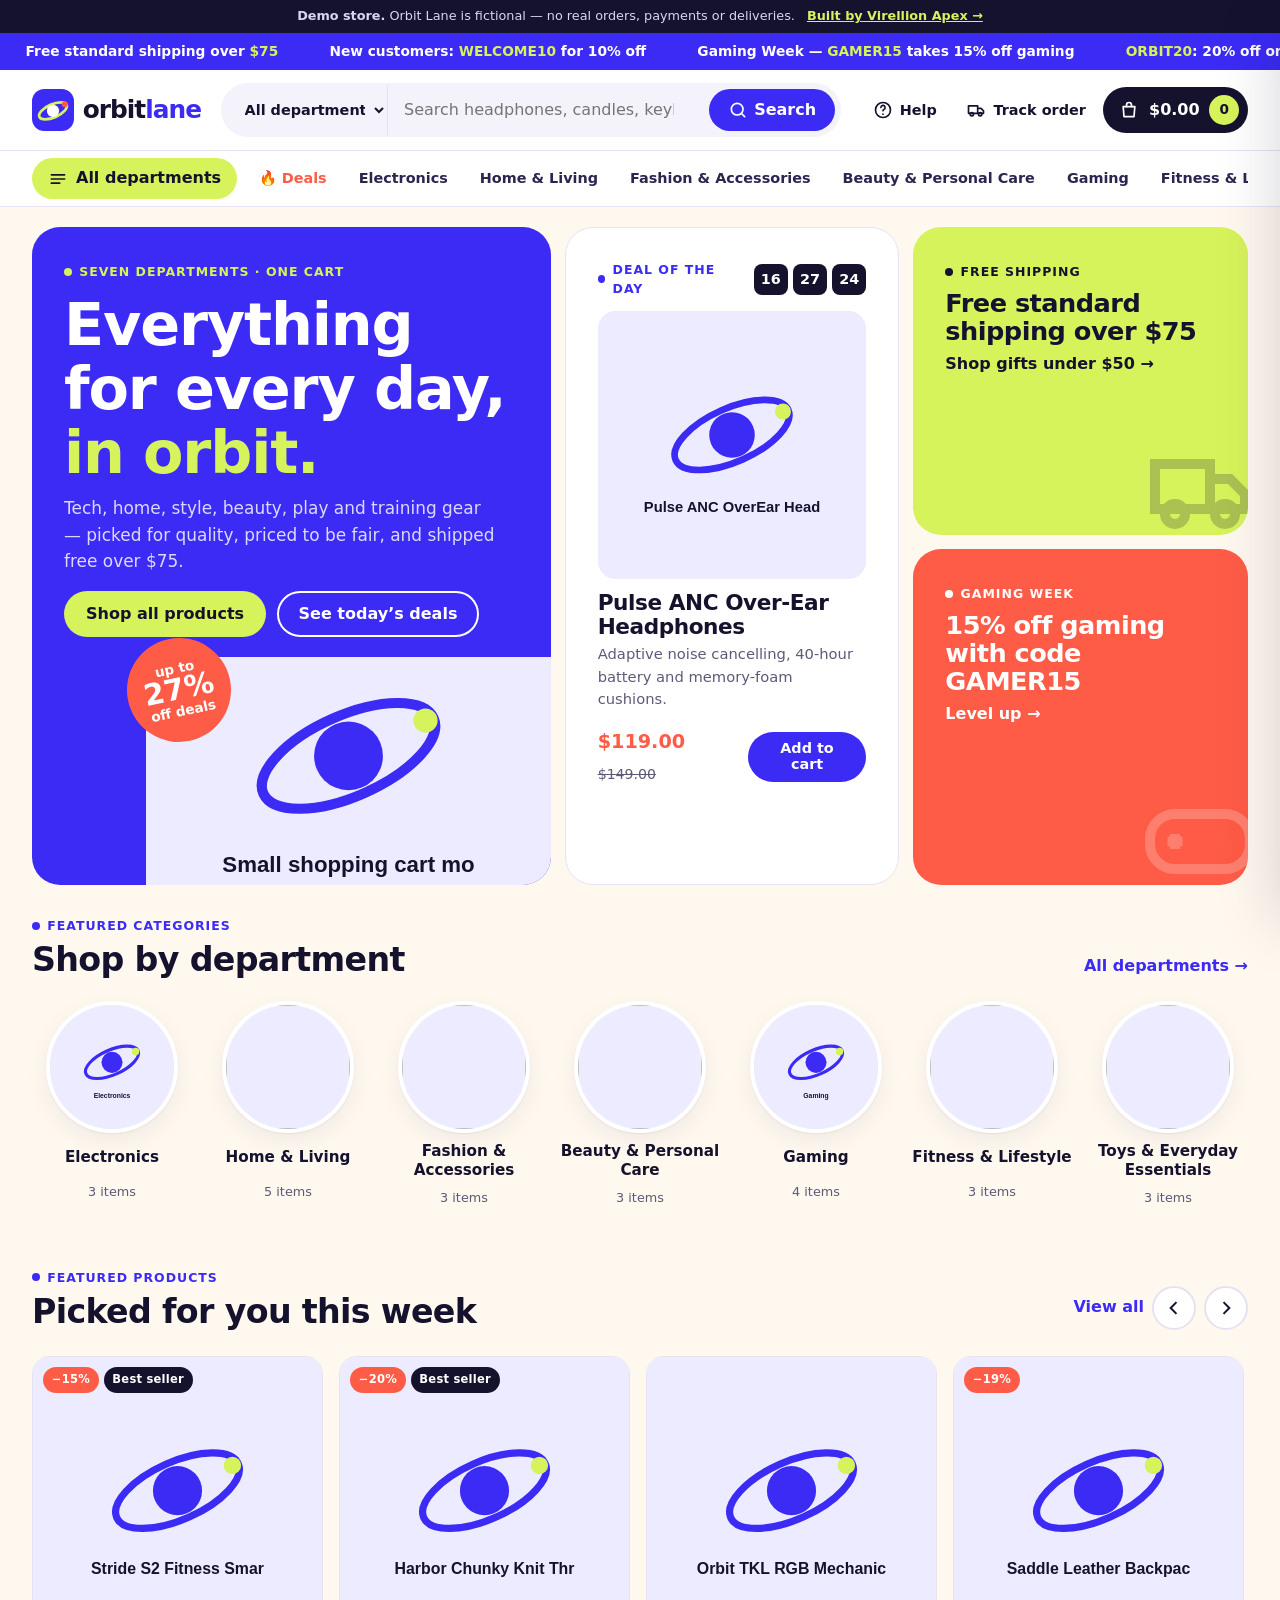
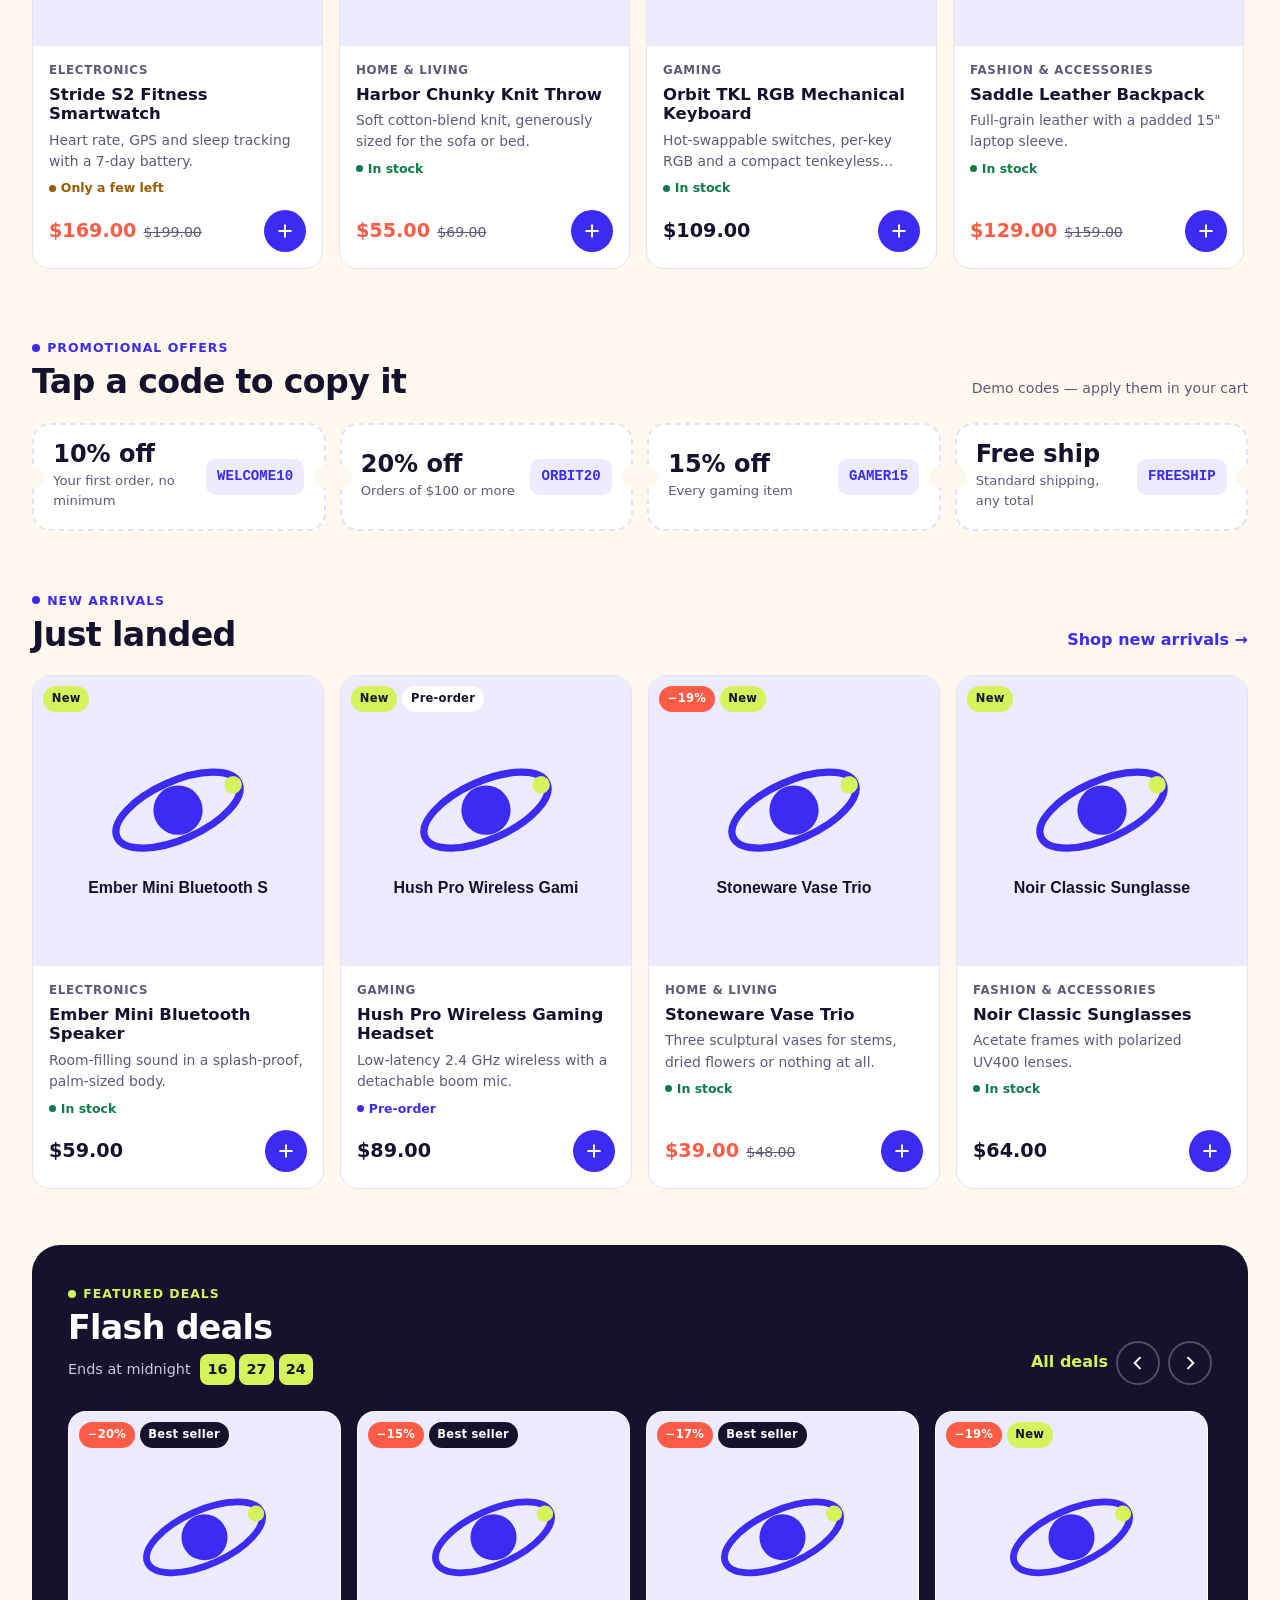
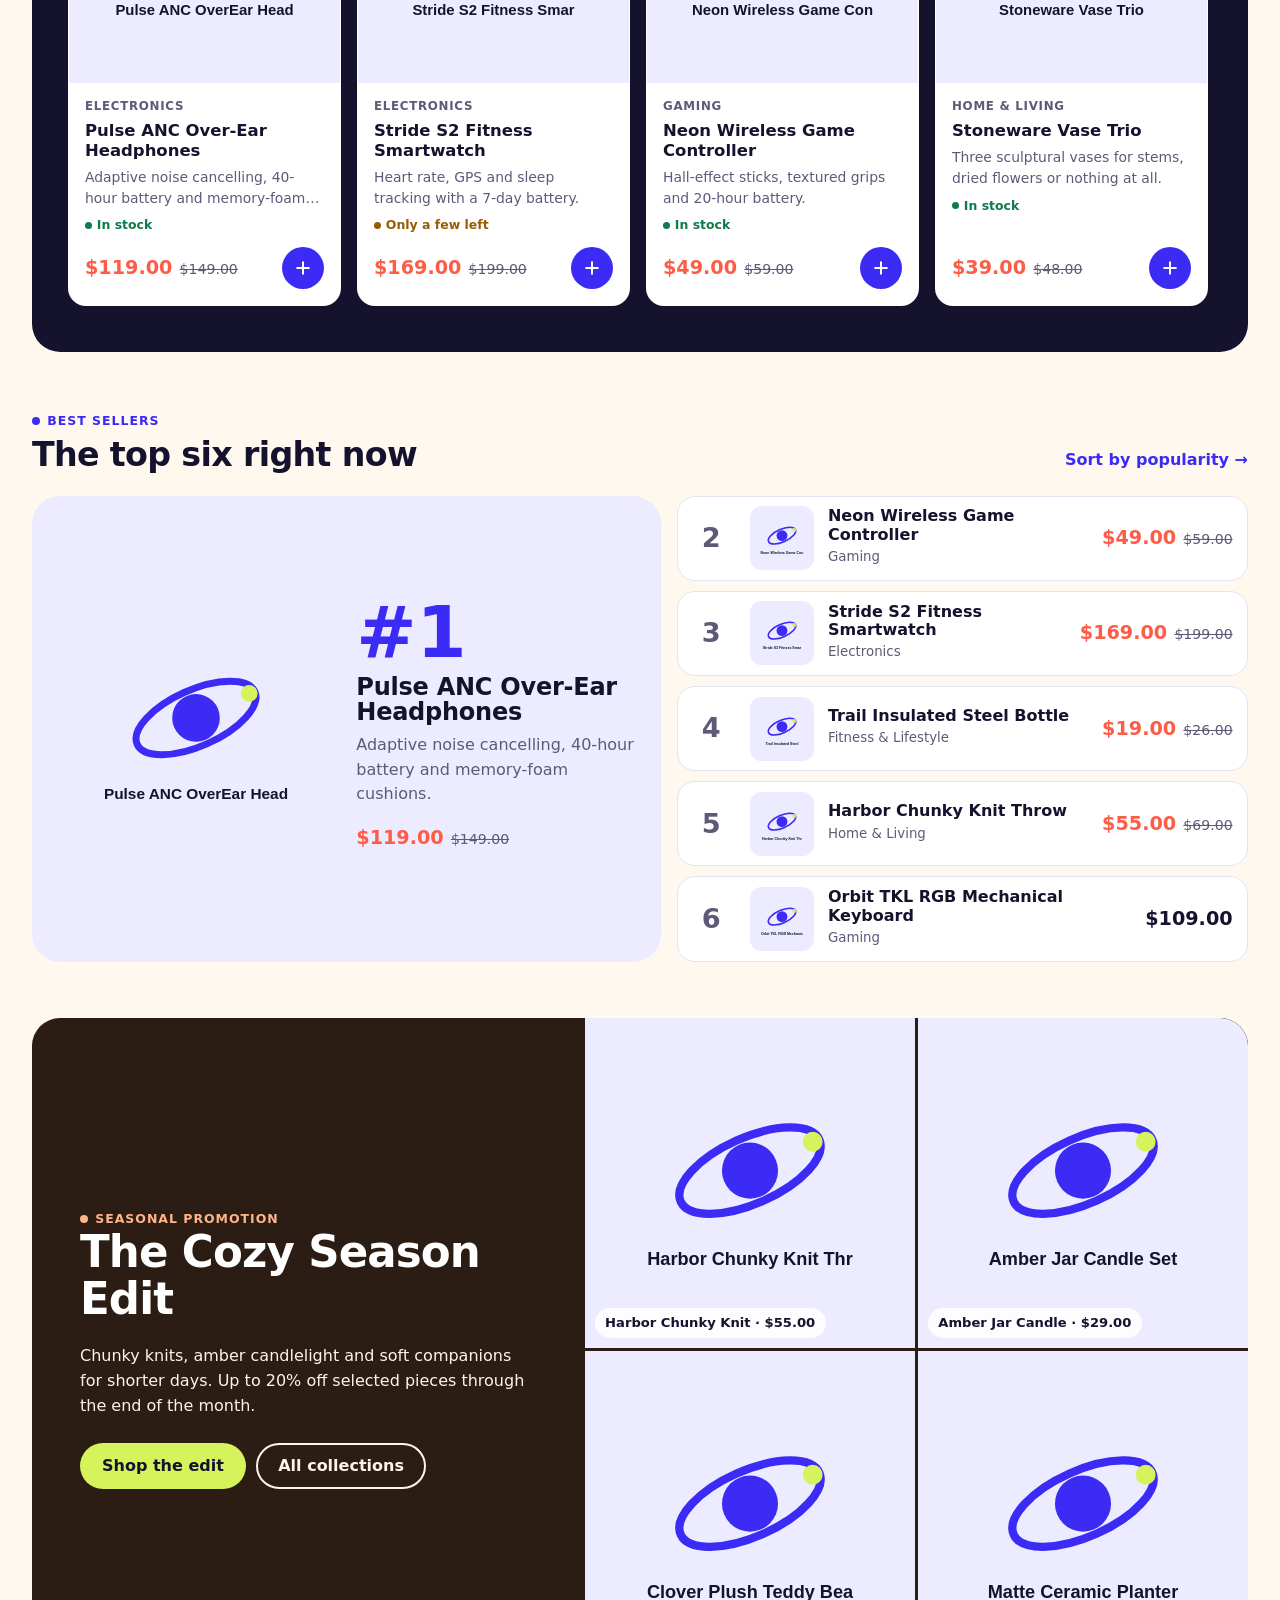
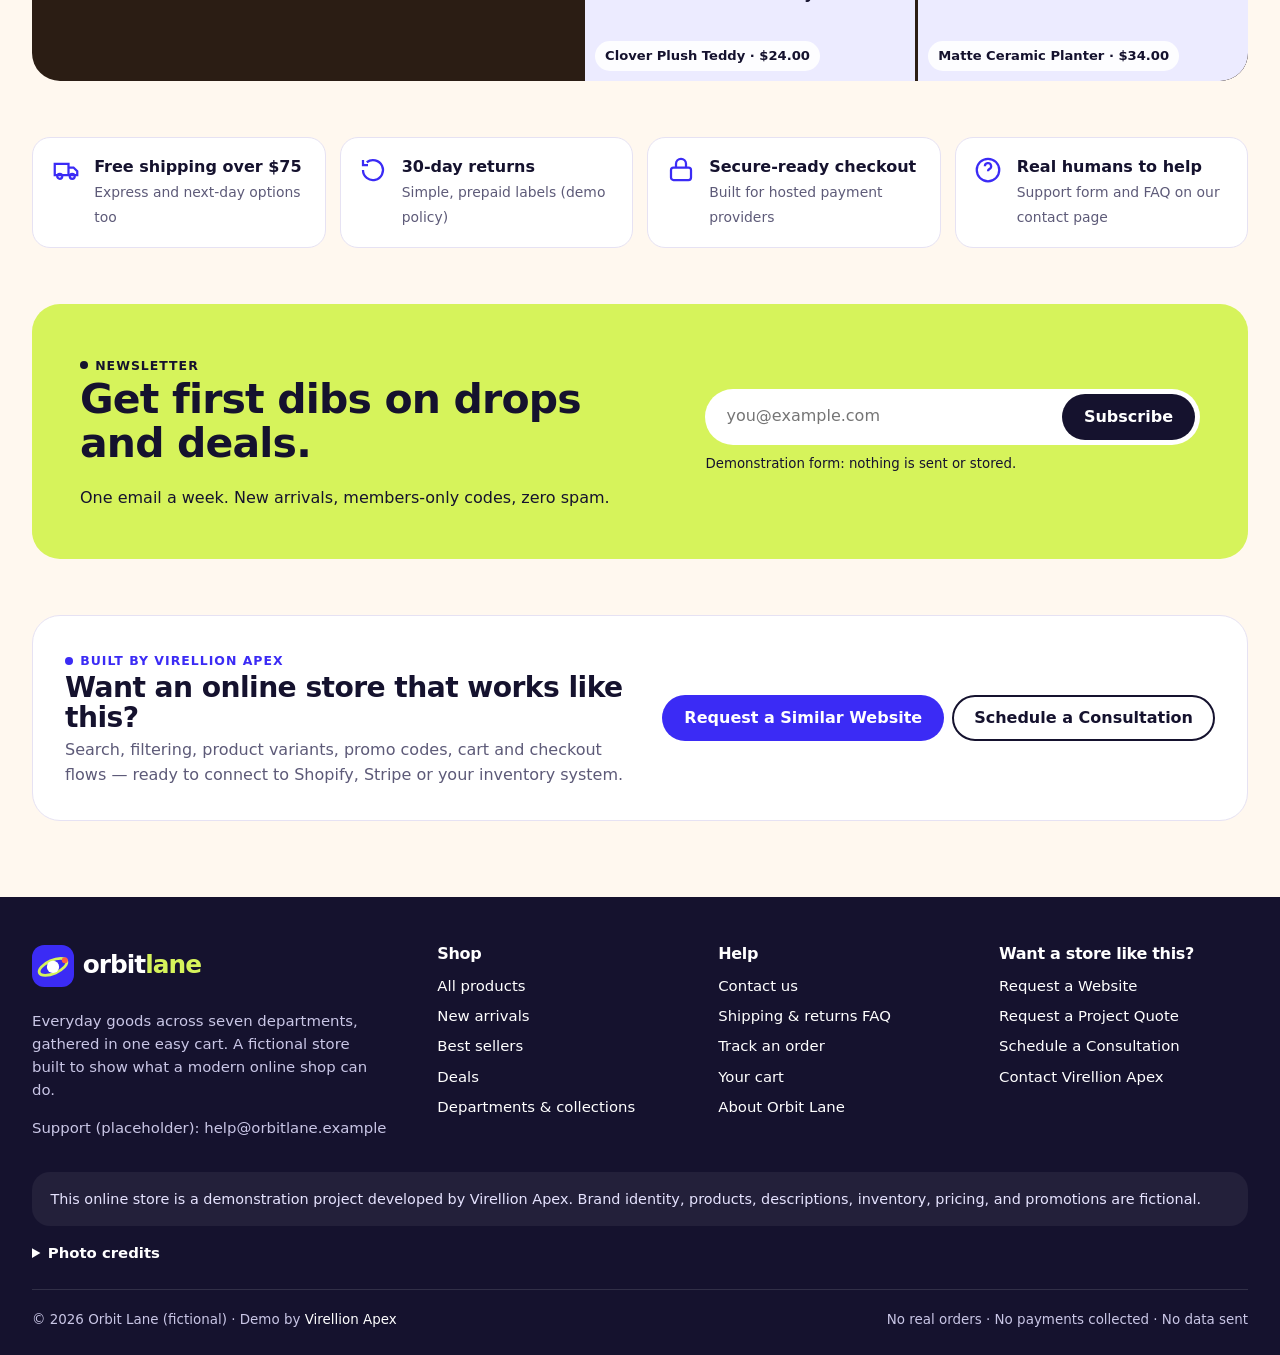
==== commit e3624d47: "Point Virellion Apex CTA buttons to free consultation booking Schedule a Consultation / Request a We" ====
--- a/index.html
+++ b/index.html
@@ -196,7 +196,7 @@
 <section class="section-tight reveal" aria-labelledby="va-h">
   <div class="wrap agency">
     <div><span class="eyebrow">Built by Virellion Apex</span><h2 id="va-h">Want an online store that works like this?</h2><p class="muted" style="margin:0">Search, filtering, product variants, promo codes, cart and checkout flows — ready to connect to Shopify, Stripe or your inventory system.</p></div>
-    <div class="actions"><a class="btn btn-primary" href="https://virellionapex.com" rel="noopener">Request a Similar Website</a><a class="btn btn-ghost" href="https://virellionapex.com" rel="noopener">Schedule a Consultation</a></div>
+    <div class="actions"><a class="btn btn-primary" href="https://calendly.com/virellionapex/free-consultation" rel="noopener">Request a Similar Website</a><a class="btn btn-ghost" href="https://calendly.com/virellionapex/free-consultation" rel="noopener">Schedule a Consultation</a></div>
   </div>
 </section>
 </main>
@@ -215,10 +215,10 @@
         <li><a href="contact.html">Contact us</a></li><li><a href="contact.html#faq">Shipping &amp; returns FAQ</a></li>
         <li><a href="contact.html#track">Track an order</a></li><li><a href="cart.html">Your cart</a></li><li><a href="about.html">About Orbit Lane</a></li></ul></div>
       <div><h2>Want a store like this?</h2><ul>
-        <li><a href="https://virellionapex.com" rel="noopener">Request a Website</a></li>
-        <li><a href="https://virellionapex.com" rel="noopener">Request a Project Quote</a></li>
-        <li><a href="https://virellionapex.com" rel="noopener">Schedule a Consultation</a></li>
-        <li><a href="https://virellionapex.com" rel="noopener">Contact Virellion Apex</a></li></ul></div>
+        <li><a href="https://calendly.com/virellionapex/free-consultation" rel="noopener">Request a Website</a></li>
+        <li><a href="https://calendly.com/virellionapex/free-consultation" rel="noopener">Request a Project Quote</a></li>
+        <li><a href="https://calendly.com/virellionapex/free-consultation" rel="noopener">Schedule a Consultation</a></li>
+        <li><a href="https://calendly.com/virellionapex/free-consultation" rel="noopener">Contact Virellion Apex</a></li></ul></div>
     </div>
     <p class="disclaimer">This online store is a demonstration project developed by Virellion Apex. Brand identity, products, descriptions, inventory, pricing, and promotions are fictional.</p>
     <details style="margin-top:1rem"><summary style="cursor:pointer;font-weight:700;color:#fff">Photo credits</summary><p style="margin:.5rem 0 0">Product and hero photography from Unsplash, used under the Unsplash License. Photos show generic items and don’t represent the fictional products’ real makers.</p><ul class="credits-list" id="photo-credits"></ul></details>
